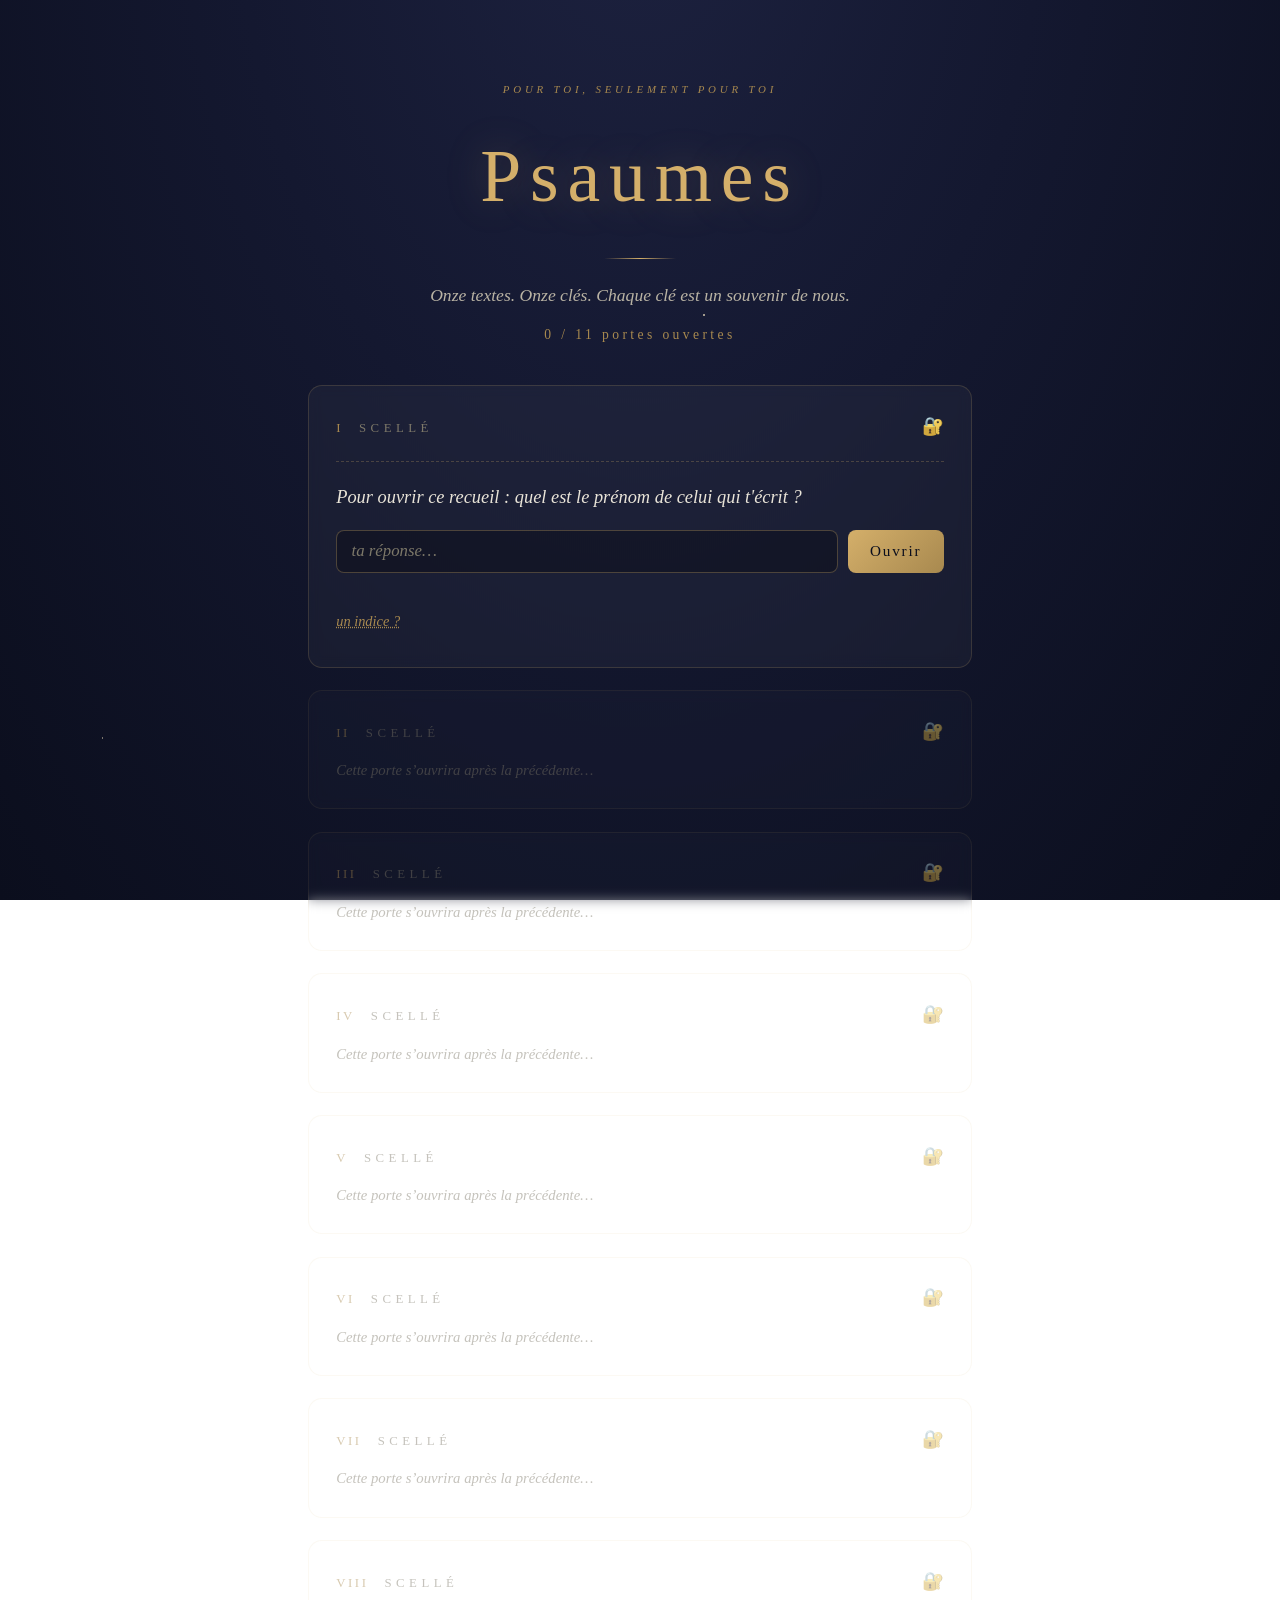
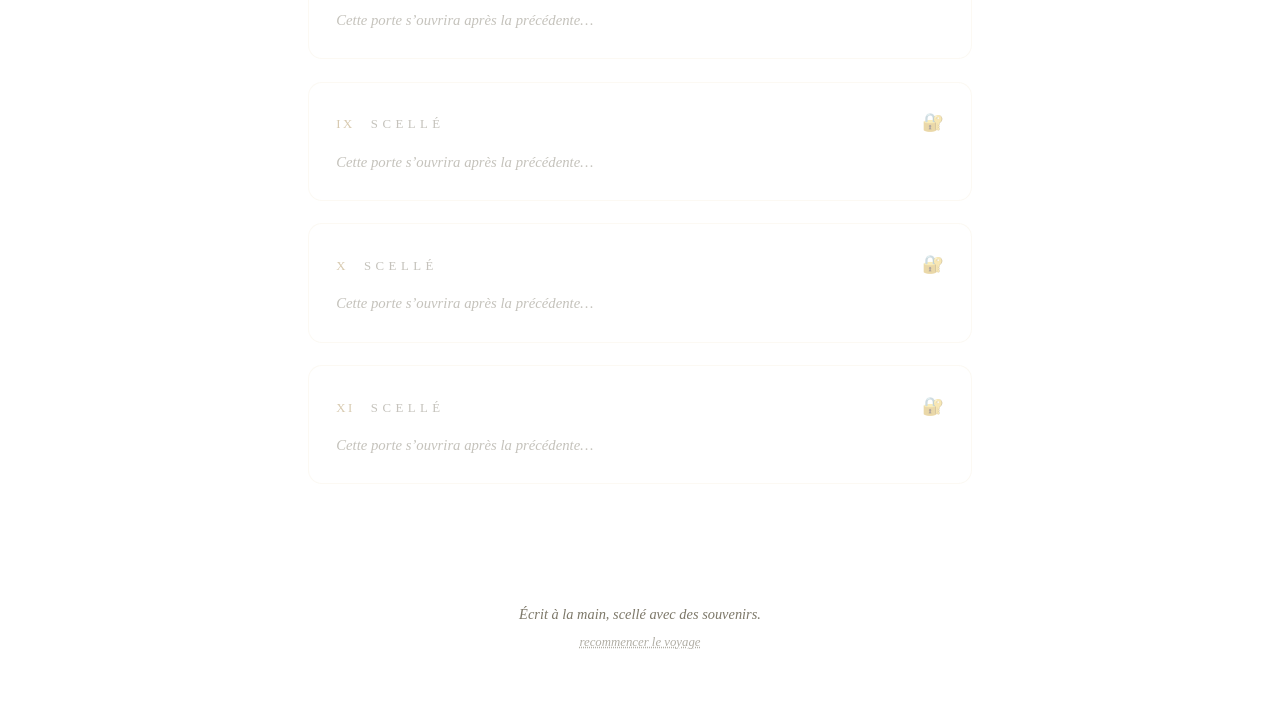
==== docs/index.html @ 0635b300 "Psaumes : recueil d'amour à déverrouiller par devinettes Site statique (docs/) : onze textes chiffré" ====
<!DOCTYPE html>
<html lang="fr">
<head>
  <meta charset="UTF-8">
  <meta name="viewport" content="width=device-width, initial-scale=1.0">
  <meta name="robots" content="noindex, nofollow">
  <title>Psaumes</title>
  <link rel="icon" href="data:image/svg+xml,%3Csvg xmlns='http://www.w3.org/2000/svg' viewBox='0 0 100 100'%3E%3Ctext y='.9em' font-size='90'%3E%F0%9F%94%90%3C/text%3E%3C/svg%3E">
  <link rel="stylesheet" href="assets/style.css">
</head>
<body>
  <div class="stars" aria-hidden="true"></div>

  <header class="hero">
    <p class="hero-eyebrow">pour toi, seulement pour toi</p>
    <h1 id="site-title">Psaumes</h1>
    <p class="hero-dedication" id="site-dedication"></p>
    <p class="hero-progress" id="site-progress"></p>
  </header>

  <main id="chapters" aria-live="polite"></main>

  <footer class="footer">
    <p>Écrit à la main, scellé avec des souvenirs.</p>
    <button id="reset" class="reset-link" type="button" title="Tout verrouiller à nouveau">recommencer le voyage</button>
  </footer>

  <script src="assets/data.js"></script>
  <script src="assets/app.js"></script>
</body>
</html>
---- docs/assets/style.css ----
/* ============================================================
   PSAUMES — feuille de style
   Une nuit étoilée, de l'encre et de l'or.
   ============================================================ */

:root {
  --night-1: #0b0e1d;
  --night-2: #141830;
  --night-3: #1d2240;
  --ink: #e9e4d8;
  --ink-soft: #b9b3a4;
  --ink-faint: #7d7869;
  --gold: #d4af6a;
  --gold-soft: #a8894f;
  --rose: #c98a94;
  --error: #d98181;
  --card: rgba(255, 255, 255, 0.035);
  --card-border: rgba(212, 175, 106, 0.18);
  --serif: "Cormorant Garamond", Georgia, "Times New Roman", serif;
}

* { margin: 0; padding: 0; box-sizing: border-box; }

html { scroll-behavior: smooth; }

body {
  font-family: var(--serif);
  background: radial-gradient(ellipse at 50% -20%, var(--night-3) 0%, var(--night-2) 45%, var(--night-1) 100%) fixed;
  color: var(--ink);
  min-height: 100vh;
  line-height: 1.6;
  overflow-x: hidden;
}

/* ---------- ciel étoilé ---------- */
.stars {
  position: fixed;
  inset: 0;
  pointer-events: none;
  z-index: 0;
  background-image:
    radial-gradient(1px 1px at 12% 22%, rgba(255,255,255,.7) 50%, transparent 50%),
    radial-gradient(1px 1px at 78% 12%, rgba(255,255,255,.5) 50%, transparent 50%),
    radial-gradient(1.5px 1.5px at 55% 35%, rgba(255,240,200,.6) 50%, transparent 50%),
    radial-gradient(1px 1px at 30% 60%, rgba(255,255,255,.4) 50%, transparent 50%),
    radial-gradient(1px 1px at 90% 48%, rgba(255,255,255,.5) 50%, transparent 50%),
    radial-gradient(1.5px 1.5px at 8% 82%, rgba(255,240,200,.45) 50%, transparent 50%),
    radial-gradient(1px 1px at 65% 78%, rgba(255,255,255,.4) 50%, transparent 50%),
    radial-gradient(1px 1px at 42% 92%, rgba(255,255,255,.35) 50%, transparent 50%),
    radial-gradient(1.2px 1.2px at 85% 88%, rgba(255,240,200,.5) 50%, transparent 50%),
    radial-gradient(1px 1px at 22% 40%, rgba(255,255,255,.3) 50%, transparent 50%);
  animation: twinkle 7s ease-in-out infinite alternate;
}

@keyframes twinkle {
  from { opacity: .55; }
  to   { opacity: 1; }
}

/* ---------- en-tête ---------- */
.hero {
  position: relative;
  z-index: 1;
  text-align: center;
  padding: clamp(3.5rem, 9vh, 6.5rem) 1.5rem 2.5rem;
}

.hero-eyebrow {
  font-style: italic;
  letter-spacing: .35em;
  text-transform: uppercase;
  font-size: .68rem;
  color: var(--gold-soft);
  margin-bottom: 1.2rem;
}

.hero h1 {
  font-size: clamp(2.8rem, 8vw, 4.6rem);
  font-weight: 500;
  letter-spacing: .12em;
  color: var(--gold);
  text-shadow: 0 0 40px rgba(212, 175, 106, .25);
}

.hero h1::after {
  content: "";
  display: block;
  width: 72px;
  height: 1px;
  margin: 1.4rem auto 0;
  background: linear-gradient(90deg, transparent, var(--gold), transparent);
}

.hero-dedication {
  margin-top: 1.4rem;
  font-style: italic;
  font-size: 1.1rem;
  color: var(--ink-soft);
  max-width: 34rem;
  margin-inline: auto;
}

.hero-progress {
  margin-top: .9rem;
  font-size: .85rem;
  letter-spacing: .25em;
  color: var(--gold-soft);
}

/* ---------- chapitres ---------- */
main {
  position: relative;
  z-index: 1;
  max-width: 44rem;
  margin: 0 auto;
  padding: 0 1.25rem 4rem;
}

.chapter {
  position: relative;
  background: var(--card);
  border: 1px solid var(--card-border);
  border-radius: 14px;
  margin-bottom: 1.4rem;
  padding: 1.6rem 1.7rem;
  backdrop-filter: blur(6px);
  transition: border-color .4s, box-shadow .4s, opacity .4s;
}

.chapter.is-open {
  border-color: rgba(212, 175, 106, .45);
  box-shadow: 0 0 60px rgba(212, 175, 106, .07);
}

.chapter.is-far {
  opacity: .45;
}

.chapter-head {
  display: flex;
  align-items: baseline;
  gap: 1rem;
}

.chapter-num {
  font-size: .8rem;
  letter-spacing: .2em;
  color: var(--gold-soft);
  white-space: nowrap;
}

.chapter-title {
  font-size: 1.35rem;
  font-weight: 500;
  color: var(--ink);
  font-style: italic;
}

.chapter-title.is-sealed {
  color: var(--ink-faint);
  font-style: normal;
  letter-spacing: .35em;
  font-size: .8rem;
  text-transform: uppercase;
}

.seal {
  margin-left: auto;
  font-size: 1.1rem;
  filter: grayscale(.3);
}

/* ---------- devinette ---------- */
.riddle {
  margin-top: 1.3rem;
  padding-top: 1.3rem;
  border-top: 1px dashed rgba(212, 175, 106, .25);
}

.riddle-q {
  font-size: 1.15rem;
  font-style: italic;
  color: var(--ink);
  margin-bottom: 1.1rem;
}

.riddle-form {
  display: flex;
  gap: .6rem;
  flex-wrap: wrap;
}

.riddle-input {
  flex: 1 1 14rem;
  font-family: var(--serif);
  font-size: 1.05rem;
  padding: .65rem .9rem;
  color: var(--ink);
  background: rgba(0, 0, 0, .25);
  border: 1px solid rgba(212, 175, 106, .3);
  border-radius: 8px;
  outline: none;
  transition: border-color .3s;
}

.riddle-input:focus { border-color: var(--gold); }
.riddle-input::placeholder { color: var(--ink-faint); font-style: italic; }

.riddle-submit {
  font-family: var(--serif);
  font-size: .95rem;
  letter-spacing: .12em;
  padding: .65rem 1.4rem;
  color: var(--night-1);
  background: linear-gradient(135deg, var(--gold), var(--gold-soft));
  border: none;
  border-radius: 8px;
  cursor: pointer;
  transition: transform .15s, box-shadow .3s;
}

.riddle-submit:hover { box-shadow: 0 0 24px rgba(212, 175, 106, .35); transform: translateY(-1px); }
.riddle-submit:disabled { opacity: .5; cursor: wait; transform: none; }

.riddle-feedback {
  min-height: 1.4rem;
  margin-top: .7rem;
  font-size: .95rem;
  font-style: italic;
  color: var(--error);
  transition: opacity .3s;
}

.riddle-hint-btn {
  margin-top: .4rem;
  background: none;
  border: none;
  font-family: var(--serif);
  font-style: italic;
  font-size: .9rem;
  color: var(--gold-soft);
  cursor: pointer;
  text-decoration: underline dotted;
  padding: 0;
}

.riddle-hint {
  margin-top: .5rem;
  font-size: .95rem;
  font-style: italic;
  color: var(--rose);
}

.shake { animation: shake .45s; }

@keyframes shake {
  0%, 100% { transform: translateX(0); }
  20% { transform: translateX(-7px); }
  40% { transform: translateX(7px); }
  60% { transform: translateX(-4px); }
  80% { transform: translateX(4px); }
}

/* ---------- poème ---------- */
.poem {
  margin-top: 1.4rem;
  padding-top: 1.4rem;
  border-top: 1px solid rgba(212, 175, 106, .25);
  white-space: pre-wrap;
  font-size: 1.16rem;
  line-height: 1.85;
  color: var(--ink);
  animation: reveal 1.4s ease both;
}

@keyframes reveal {
  from { opacity: 0; transform: translateY(14px); filter: blur(4px); }
  to   { opacity: 1; transform: none; filter: none; }
}

.poem-toggle {
  margin-top: 1rem;
  background: none;
  border: 1px solid rgba(212, 175, 106, .3);
  border-radius: 8px;
  font-family: var(--serif);
  font-style: italic;
  font-size: .95rem;
  color: var(--gold);
  cursor: pointer;
  padding: .45rem 1.1rem;
  transition: border-color .3s;
}

.poem-toggle:hover { border-color: var(--gold); }

.locked-note {
  margin-top: .9rem;
  font-style: italic;
  font-size: .92rem;
  color: var(--ink-faint);
}

/* ---------- fin du voyage ---------- */
.finale {
  text-align: center;
  padding: 2.5rem 1.5rem 1rem;
  animation: reveal 1.6s ease both;
}

.finale p {
  font-style: italic;
  font-size: 1.25rem;
  color: var(--gold);
}

/* ---------- pied de page ---------- */
.footer {
  position: relative;
  z-index: 1;
  text-align: center;
  padding: 2rem 1rem 3rem;
  color: var(--ink-faint);
  font-style: italic;
  font-size: .9rem;
}

.reset-link {
  margin-top: .6rem;
  background: none;
  border: none;
  color: var(--ink-faint);
  font-family: var(--serif);
  font-style: italic;
  font-size: .8rem;
  cursor: pointer;
  text-decoration: underline dotted;
  opacity: .6;
}

.reset-link:hover { opacity: 1; }

@media (max-width: 480px) {
  .chapter { padding: 1.2rem 1.1rem; }
  .chapter-head { flex-wrap: wrap; gap: .4rem .8rem; }
  .poem { font-size: 1.08rem; }
}

@media (prefers-reduced-motion: reduce) {
  .stars { animation: none; }
  .poem, .finale { animation: none; }
  html { scroll-behavior: auto; }
}
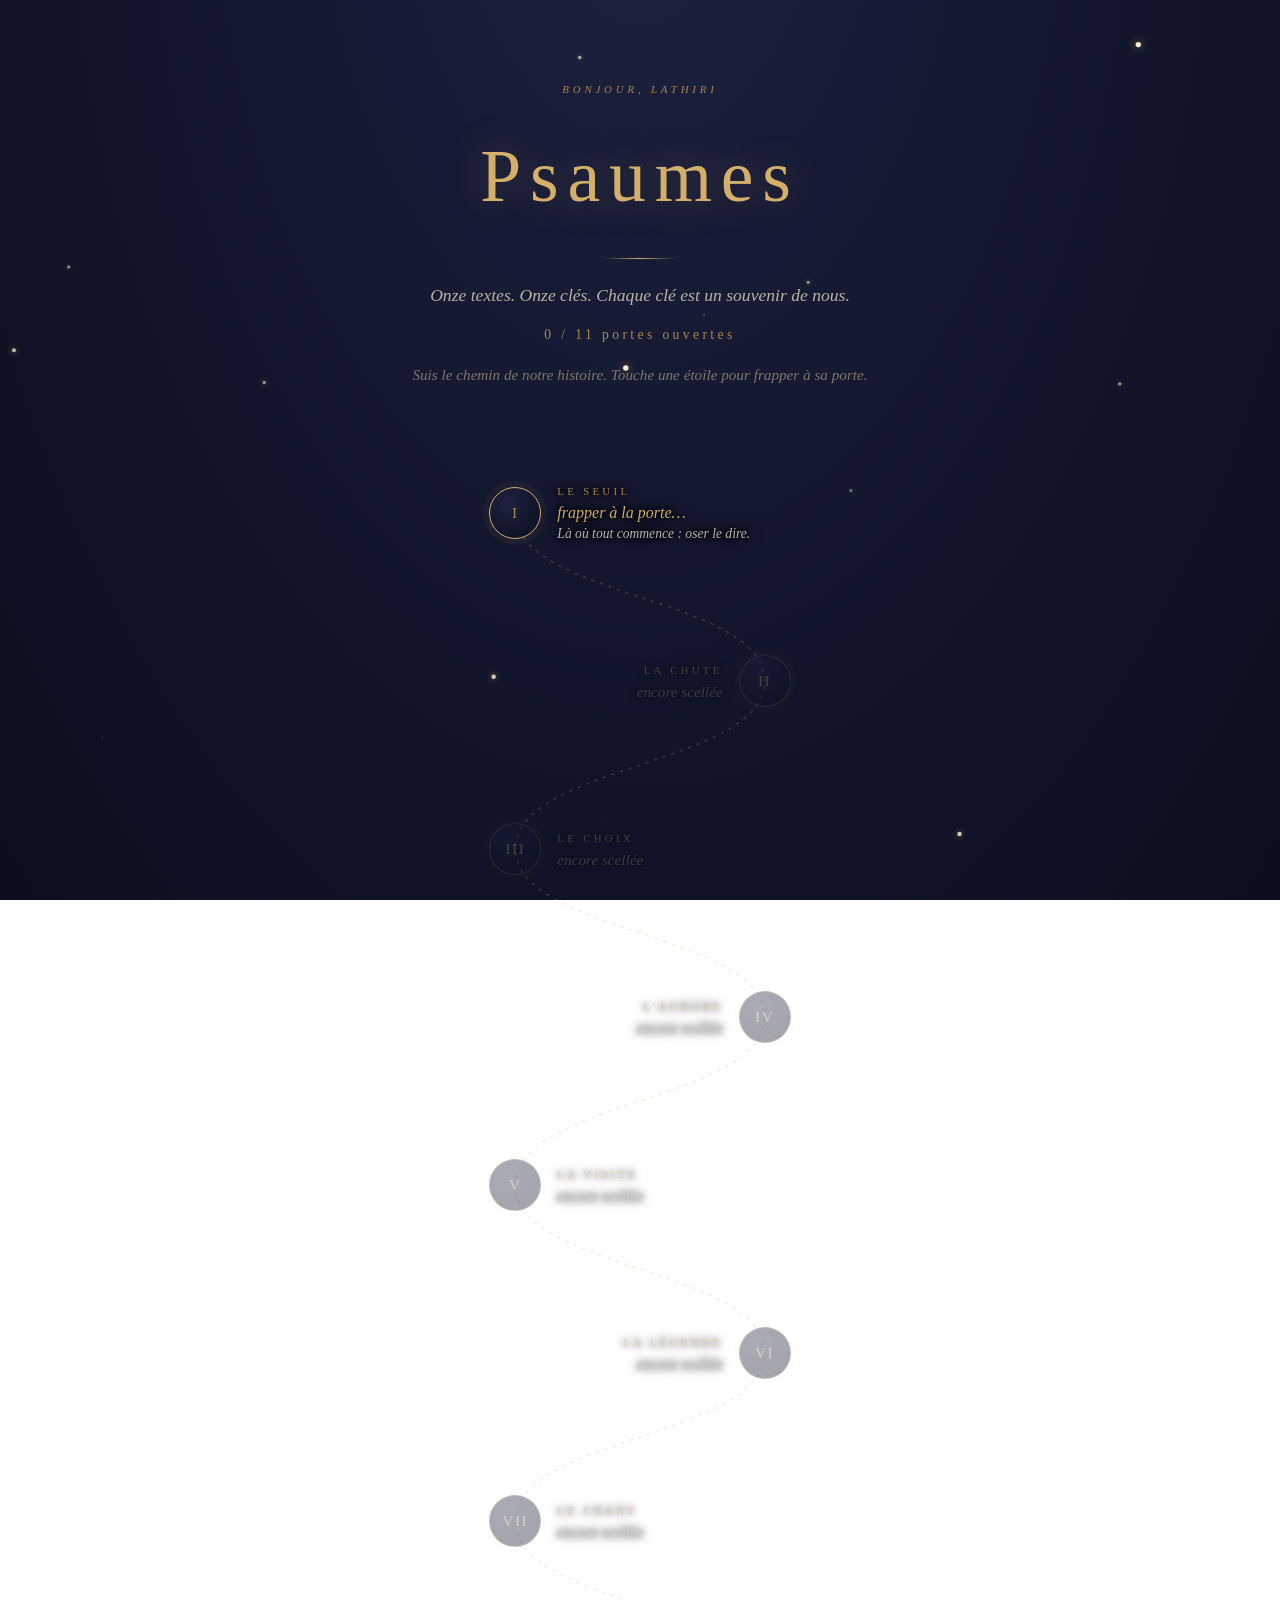
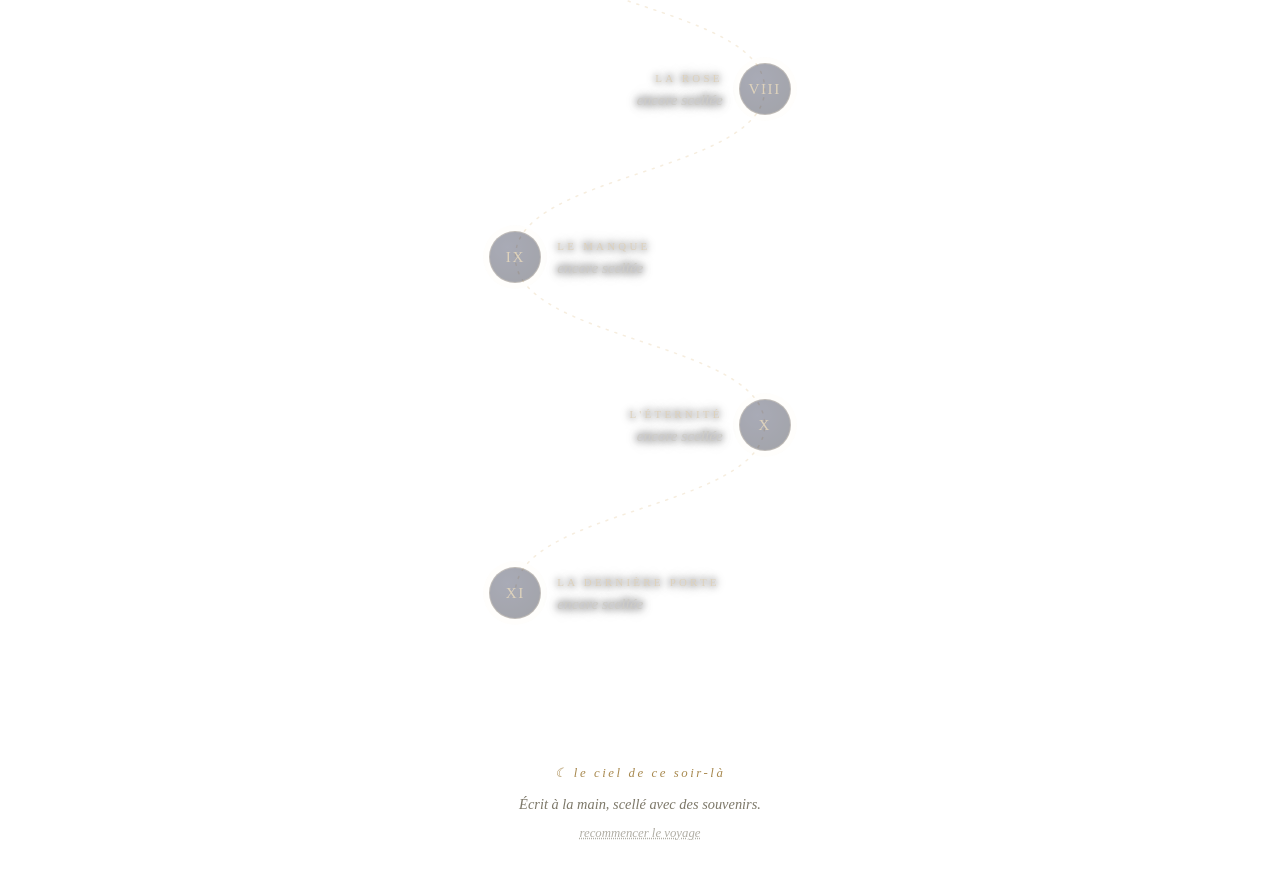
==== commit 72901231: "Release 1 : cérémonie, constellation, verrous temporels, Lathiri, PWA, vrai ciel - Cérémonie de déve" ====
--- a/docs/index.html
+++ b/docs/index.html
@@ -5,7 +5,10 @@
   <meta name="viewport" content="width=device-width, initial-scale=1.0">
   <meta name="robots" content="noindex, nofollow">
   <title>Psaumes</title>
-  <link rel="icon" href="data:image/svg+xml,%3Csvg xmlns='http://www.w3.org/2000/svg' viewBox='0 0 100 100'%3E%3Ctext y='.9em' font-size='90'%3E%F0%9F%94%90%3C/text%3E%3C/svg%3E">
+  <meta name="theme-color" content="#0b0e1d">
+  <link rel="icon" href="assets/icon.svg" type="image/svg+xml">
+  <link rel="apple-touch-icon" href="assets/apple-touch-icon.png">
+  <link rel="manifest" href="manifest.webmanifest">
   <link rel="stylesheet" href="assets/style.css">
 </head>
 <body>
@@ -16,9 +19,12 @@
     <h1 id="site-title">Psaumes</h1>
     <p class="hero-dedication" id="site-dedication"></p>
     <p class="hero-progress" id="site-progress"></p>
+    <p class="hero-help">Suis le chemin de notre histoire. Touche une étoile pour frapper à sa porte.</p>
   </header>
 
-  <main id="chapters" aria-live="polite"></main>
+  <main class="map-wrap">
+    <div id="map" aria-label="Carte du voyage"></div>
+  </main>
 
   <footer class="footer">
     <p>Écrit à la main, scellé avec des souvenirs.</p>
--- a/docs/assets/style.css
+++ b/docs/assets/style.css
@@ -314,6 +314,443 @@
   color: var(--gold);
 }
 
+/* ---------- la carte du voyage ---------- */
+.hero-help {
+  margin-top: 1.1rem;
+  font-style: italic;
+  font-size: .95rem;
+  color: var(--ink-faint);
+}
+
+.map-wrap {
+  position: relative;
+  z-index: 1;
+  max-width: 40rem;
+  margin: 0 auto;
+  padding: 1rem 1rem 3rem;
+}
+
+#map {
+  position: relative;
+}
+
+.map-svg {
+  position: absolute;
+  inset: 0;
+  width: 100%;
+  height: 100%;
+  overflow: visible;
+}
+
+.map-path-faint {
+  fill: none;
+  stroke: rgba(212, 175, 106, .22);
+  stroke-width: 1.5;
+  stroke-dasharray: 2 7;
+  stroke-linecap: round;
+}
+
+.map-path-lit {
+  fill: none;
+  stroke: var(--gold);
+  stroke-width: 1.5;
+  stroke-linecap: round;
+  filter: drop-shadow(0 0 6px rgba(212, 175, 106, .55));
+}
+
+/* le nœud est un ancrage de la taille du cercle, posé exactement sur le chemin ;
+   l'étiquette flotte à côté sans le décaler */
+.map-node {
+  position: absolute;
+  width: 52px;
+  height: 52px;
+  transform: translate(-50%, -50%);
+  text-decoration: none;
+  color: inherit;
+}
+
+.map-node .map-label {
+  position: absolute;
+  top: 50%;
+  transform: translateY(-50%);
+}
+
+.map-node.on-left .map-label { left: calc(100% + 1rem); }
+.map-node.on-right .map-label { right: calc(100% + 1rem); text-align: right; align-items: flex-end; }
+
+.map-marker {
+  display: flex;
+  width: 100%;
+  height: 100%;
+  border-radius: 50%;
+  display: flex;
+  align-items: center;
+  justify-content: center;
+  background: radial-gradient(circle at 35% 30%, var(--night-3), var(--night-1));
+  border: 1px solid rgba(212, 175, 106, .35);
+  box-shadow: 0 0 0 6px rgba(212, 175, 106, .05);
+  transition: box-shadow .4s, border-color .4s;
+}
+
+.map-marker-num {
+  font-size: .95rem;
+  letter-spacing: .1em;
+  color: var(--gold-soft);
+}
+
+.map-node.is-open .map-marker {
+  border-color: var(--gold);
+  box-shadow: 0 0 22px rgba(212, 175, 106, .45), 0 0 0 6px rgba(212, 175, 106, .08);
+}
+
+.map-node.is-open .map-marker-num { color: var(--gold); }
+
+.map-node.is-current .map-marker {
+  border-color: var(--gold);
+  animation: knock 2.4s ease-in-out infinite;
+}
+
+@keyframes knock {
+  0%, 100% { box-shadow: 0 0 8px rgba(212, 175, 106, .25), 0 0 0 4px rgba(212, 175, 106, .06); }
+  50%      { box-shadow: 0 0 26px rgba(212, 175, 106, .6), 0 0 0 10px rgba(212, 175, 106, .1); }
+}
+
+.map-node.is-far { opacity: .38; }
+
+a.map-node:hover .map-marker {
+  box-shadow: 0 0 30px rgba(212, 175, 106, .65), 0 0 0 10px rgba(212, 175, 106, .12);
+}
+
+.map-label {
+  display: flex;
+  flex-direction: column;
+  gap: .12rem;
+  width: max-content;
+  max-width: min(15rem, 38vw);
+}
+
+/* halo sombre derrière les textes pour rester lisible quand le chemin passe dessous */
+.map-label > span {
+  text-shadow:
+    0 0 6px var(--night-1), 0 0 6px var(--night-1),
+    0 0 12px var(--night-1), 0 0 12px var(--night-1),
+    0 0 20px var(--night-1);
+}
+
+.map-stage {
+  font-size: .68rem;
+  letter-spacing: .3em;
+  text-transform: uppercase;
+  color: var(--gold-soft);
+}
+
+.map-title {
+  font-size: 1.15rem;
+  font-style: italic;
+  color: var(--ink);
+  line-height: 1.25;
+}
+
+.map-title.is-cta {
+  color: var(--gold);
+  font-size: 1rem;
+}
+
+.map-title.is-sealed-note {
+  color: var(--ink-faint);
+  font-size: .95rem;
+}
+
+.map-note {
+  font-size: .85rem;
+  font-style: italic;
+  color: var(--ink-soft);
+  line-height: 1.35;
+}
+
+/* ---------- page d'un poème ---------- */
+.poem-hero { padding-top: 2.2rem; padding-bottom: 1.6rem; }
+
+.poem-topnav {
+  max-width: 44rem;
+  margin: 0 auto 2rem;
+  text-align: left;
+}
+
+.poem-page-title {
+  font-size: clamp(2rem, 6vw, 3.2rem) !important;
+}
+
+.poem-page-title.is-sealed-title {
+  color: var(--ink-faint);
+  text-shadow: none;
+  letter-spacing: .2em;
+}
+
+.poem-page {
+  position: relative;
+  z-index: 1;
+  max-width: 42rem;
+  margin: 0 auto;
+  padding: 0 1.25rem 2rem;
+}
+
+.poem-page .poem {
+  border-top: none;
+  margin-top: 0;
+  padding-top: 0;
+}
+
+.poem-bottomnav {
+  position: relative;
+  z-index: 1;
+  max-width: 42rem;
+  margin: 0 auto;
+  padding: 1rem 1.25rem 0;
+  display: flex;
+  justify-content: space-between;
+  align-items: center;
+  gap: 1rem;
+  border-top: 1px dashed rgba(212, 175, 106, .25);
+}
+
+.nav-link {
+  font-style: italic;
+  font-size: .98rem;
+  color: var(--gold-soft);
+  text-decoration: none;
+  transition: color .3s;
+}
+
+.nav-link:hover { color: var(--gold); }
+.nav-link.is-center { letter-spacing: .2em; }
+
+.is-center { text-align: center; }
+
+/* ---------- le vrai ciel (canvas) ---------- */
+.sky-canvas {
+  position: fixed;
+  inset: 0;
+  width: 100vw;
+  height: 100vh;
+  pointer-events: none;
+  z-index: 0;
+  animation: twinkle 9s ease-in-out infinite alternate;
+}
+
+.stars.is-dimmed { opacity: .35; }
+
+.sky-caption {
+  font-size: .8rem;
+  letter-spacing: .2em;
+  color: var(--gold-soft);
+  margin-bottom: .6rem;
+}
+
+/* ---------- voile du compte à rebours ---------- */
+.veil {
+  text-align: center;
+  padding: 3.5rem 1.5rem 4rem;
+  animation: reveal 1.4s ease both;
+}
+
+.veil-word {
+  font-style: italic;
+  font-size: 1.5rem;
+  color: var(--ink);
+}
+
+.veil-count {
+  margin-top: 1.2rem;
+  font-size: clamp(1.6rem, 6vw, 2.6rem);
+  letter-spacing: .12em;
+  color: var(--gold);
+  text-shadow: 0 0 30px rgba(212, 175, 106, .3);
+  font-variant-numeric: tabular-nums;
+}
+
+.veil-note {
+  margin-top: 1.4rem;
+  font-style: italic;
+  font-size: 1rem;
+  color: var(--ink-faint);
+}
+
+.door-wait { text-align: center; }
+.door-wait .veil-count { margin-top: .8rem; font-size: clamp(1.3rem, 5vw, 2rem); }
+.door-wait .locked-note { margin-top: 1.1rem; }
+
+/* ---------- cérémonie de déverrouillage ---------- */
+.ceremony {
+  position: relative;
+  height: 220px;
+  display: flex;
+  align-items: center;
+  justify-content: center;
+}
+
+.ceremony-seal {
+  font-size: 3.4rem;
+  filter: drop-shadow(0 0 18px rgba(212, 175, 106, .45));
+  animation: seal-tremble .9s ease-in-out;
+}
+
+@keyframes seal-tremble {
+  0%, 100% { transform: rotate(0); }
+  15% { transform: rotate(-7deg) scale(1.02); }
+  30% { transform: rotate(6deg) scale(1.04); }
+  45% { transform: rotate(-5deg) scale(1.07); }
+  60% { transform: rotate(4deg) scale(1.1); }
+  75% { transform: rotate(-3deg) scale(1.14); }
+  90% { transform: rotate(2deg) scale(1.18); }
+}
+
+.ceremony-seal.is-free {
+  animation: seal-fly 1.3s ease-out forwards;
+}
+
+@keyframes seal-fly {
+  0%   { transform: scale(1.2); opacity: 1; }
+  60%  { transform: translateY(-46px) scale(1.05); opacity: .95; }
+  100% { transform: translateY(-90px) scale(.8); opacity: 0; }
+}
+
+.ceremony-spark {
+  position: absolute;
+  left: 50%;
+  top: 50%;
+  width: 5px;
+  height: 5px;
+  border-radius: 50%;
+  background: var(--gold);
+  box-shadow: 0 0 8px rgba(212, 175, 106, .9);
+  opacity: 0;
+}
+
+.is-burst .ceremony-spark {
+  animation: spark-fly 1.1s ease-out forwards;
+}
+
+@keyframes spark-fly {
+  0%   { opacity: 1; transform: rotate(var(--angle)) translateX(0) scale(1); }
+  100% { opacity: 0; transform: rotate(var(--angle)) translateX(var(--dist)) scale(.2); }
+}
+
+/* ---------- poème vers par vers ---------- */
+.poem.is-lines { white-space: normal; }
+
+.poem-line {
+  opacity: 0;
+  animation: line-in 1.1s ease forwards;
+  min-height: 1em;
+}
+
+.poem-line.is-blank { min-height: 1.4em; }
+
+@keyframes line-in {
+  from { opacity: 0; transform: translateY(10px); filter: blur(3px); }
+  to   { opacity: 1; transform: none; filter: none; }
+}
+
+.poem.is-instant .poem-line {
+  animation: none;
+  opacity: 1;
+  transform: none;
+  filter: none;
+}
+
+.poem-skip {
+  display: block;
+  margin: 1.6rem auto 0;
+  background: none;
+  border: 1px solid rgba(212, 175, 106, .3);
+  border-radius: 8px;
+  font-family: var(--serif);
+  font-style: italic;
+  font-size: .92rem;
+  color: var(--gold-soft);
+  cursor: pointer;
+  padding: .4rem 1rem;
+  transition: border-color .3s, color .3s;
+}
+
+.poem-skip:hover { border-color: var(--gold); color: var(--gold); }
+
+/* ---------- texture papier & lettrine ---------- */
+.poem-page .poem {
+  padding: 1.9rem 1.7rem;
+  border: 1px solid rgba(212, 175, 106, .14);
+  border-radius: 14px;
+  background-color: rgba(255, 255, 255, .022);
+  background-image: url("data:image/svg+xml,%3Csvg xmlns='http://www.w3.org/2000/svg' width='140' height='140'%3E%3Cfilter id='n'%3E%3CfeTurbulence type='fractalNoise' baseFrequency='0.85' numOctaves='2'/%3E%3CfeColorMatrix values='0 0 0 0 1 0 0 0 0 0.95 0 0 0 0 0.8 0 0 0 0.035 0'/%3E%3C/filter%3E%3Crect width='100%25' height='100%25' filter='url(%23n)'/%3E%3C/svg%3E");
+}
+
+.poem-page .poem::first-letter,
+.poem-page .poem-line:not(.is-blank):first-child::first-letter {
+  color: var(--gold);
+  font-size: 1.9em;
+  line-height: 1;
+  font-style: italic;
+}
+
+/* ---------- constellation finale ---------- */
+.constellation {
+  position: relative;
+  z-index: 1;
+  text-align: center;
+  padding: 2.5rem 1rem 1rem;
+  animation: reveal 1.6s ease both;
+}
+
+.constellation svg {
+  width: min(320px, 78vw);
+  height: auto;
+  overflow: visible;
+}
+
+.const-path {
+  fill: none;
+  stroke: rgba(212, 175, 106, .75);
+  stroke-width: 1.2;
+  stroke-linejoin: round;
+  filter: drop-shadow(0 0 6px rgba(212, 175, 106, .5));
+  stroke-dasharray: 900;
+  stroke-dashoffset: 900;
+  animation: const-draw 5.5s ease-out .6s forwards;
+}
+
+@keyframes const-draw {
+  to { stroke-dashoffset: 0; }
+}
+
+.const-star {
+  fill: #f5ecd2;
+  filter: drop-shadow(0 0 5px rgba(245, 236, 210, .9));
+  animation: const-twinkle 2.6s ease-in-out infinite alternate;
+}
+
+@keyframes const-twinkle {
+  from { opacity: .55; }
+  to   { opacity: 1; }
+}
+
+.const-name {
+  margin-top: 1rem;
+  font-size: clamp(1.9rem, 6vw, 2.8rem);
+  font-style: italic;
+  letter-spacing: .14em;
+  color: var(--gold);
+  text-shadow: 0 0 34px rgba(212, 175, 106, .4);
+  animation: reveal 2s ease 4.5s both;
+}
+
+.const-note {
+  margin-top: .5rem;
+  font-style: italic;
+  color: var(--ink-soft);
+  animation: reveal 2s ease 5.4s both;
+}
+
 /* ---------- pied de page ---------- */
 .footer {
   position: relative;
@@ -344,10 +781,23 @@
   .chapter { padding: 1.2rem 1.1rem; }
   .chapter-head { flex-wrap: wrap; gap: .4rem .8rem; }
   .poem { font-size: 1.08rem; }
+
+  .map-node { width: 42px; height: 42px; }
+  .map-node.on-left .map-label { left: calc(100% + .65rem); }
+  .map-node.on-right .map-label { right: calc(100% + .65rem); }
+  .map-marker-num { font-size: .82rem; }
+  .map-label { max-width: 46vw; }
+  .map-stage { letter-spacing: .16em; font-size: .64rem; }
+  .map-title { font-size: 1rem; }
+  .map-title.is-cta { font-size: .92rem; }
+  .map-note { font-size: .8rem; }
 }
 
 @media (prefers-reduced-motion: reduce) {
-  .stars { animation: none; }
-  .poem, .finale { animation: none; }
+  .stars, .sky-canvas { animation: none; }
+  .poem, .finale, .veil, .constellation { animation: none; }
+  .poem-line { animation-duration: .01s; }
+  .const-path { animation-duration: .01s; animation-delay: 0s; }
+  .const-name, .const-note { animation-duration: .01s; animation-delay: 0s; }
   html { scroll-behavior: auto; }
 }
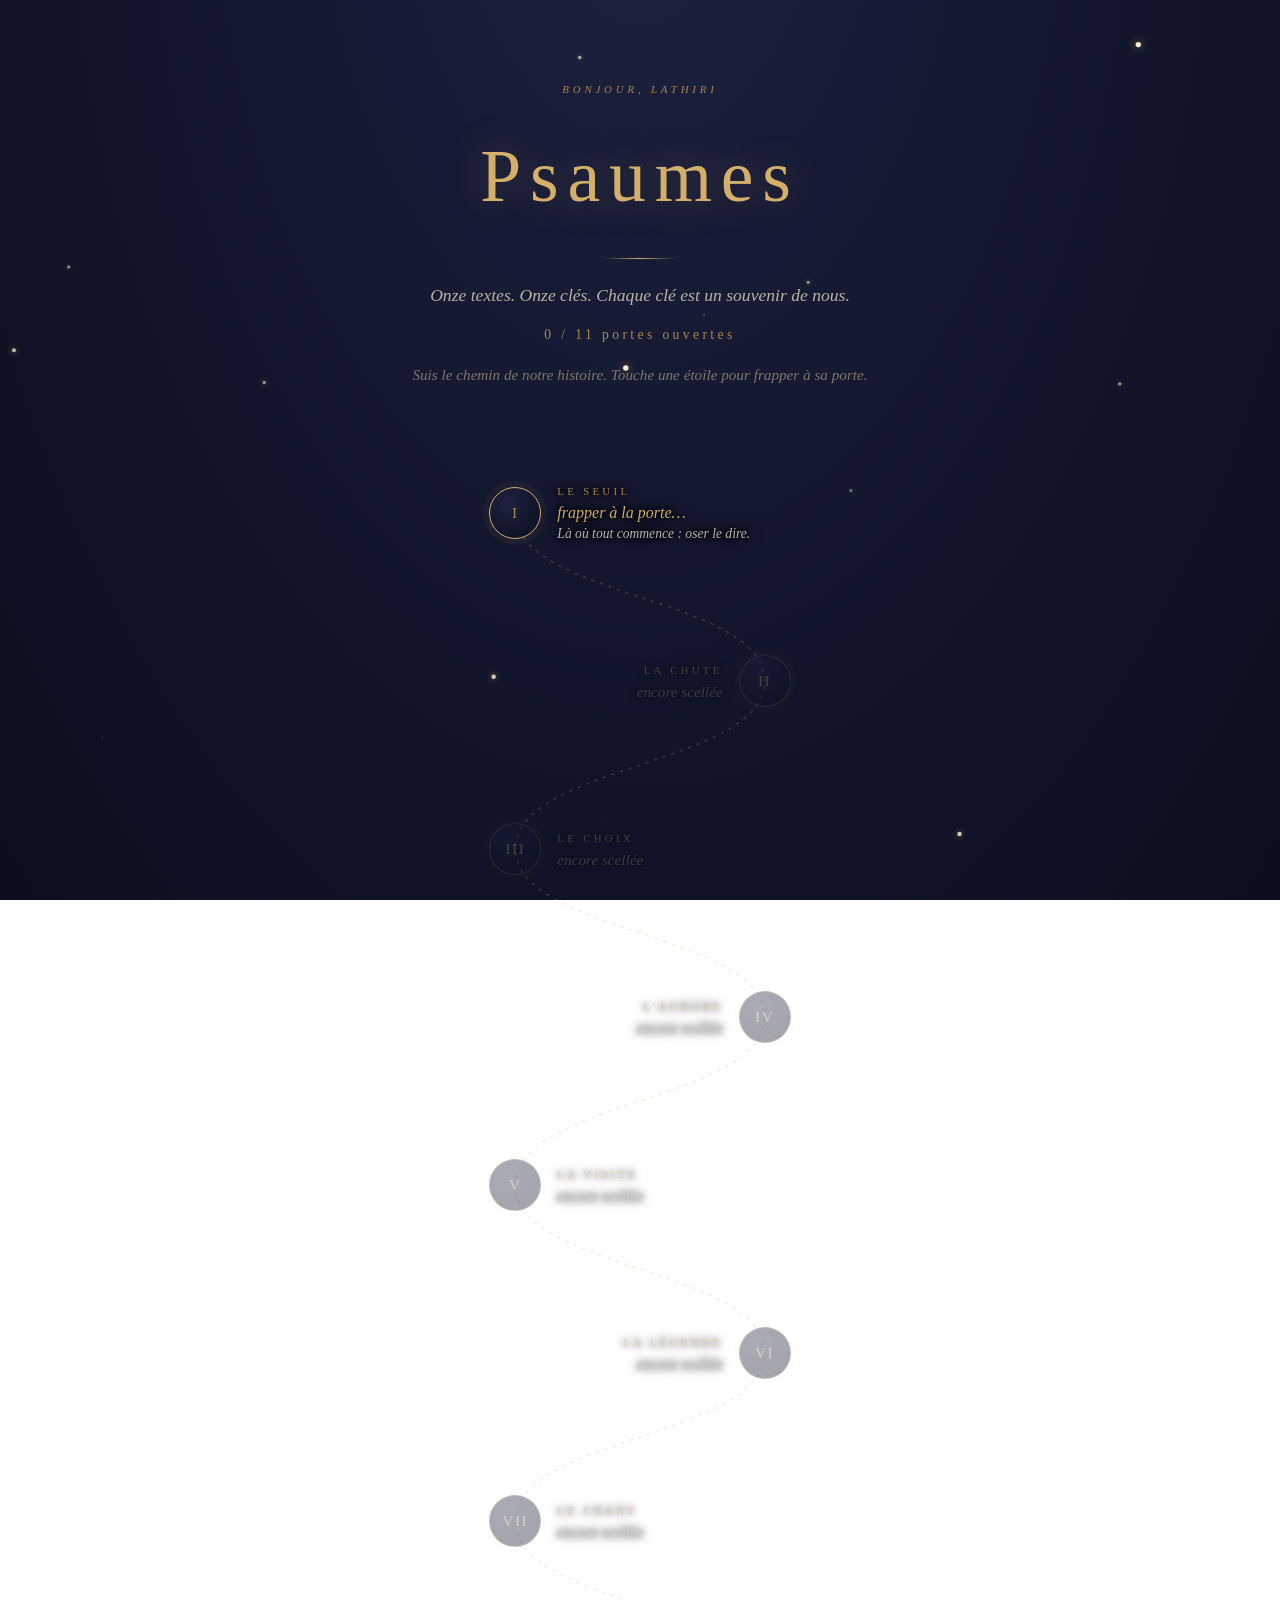
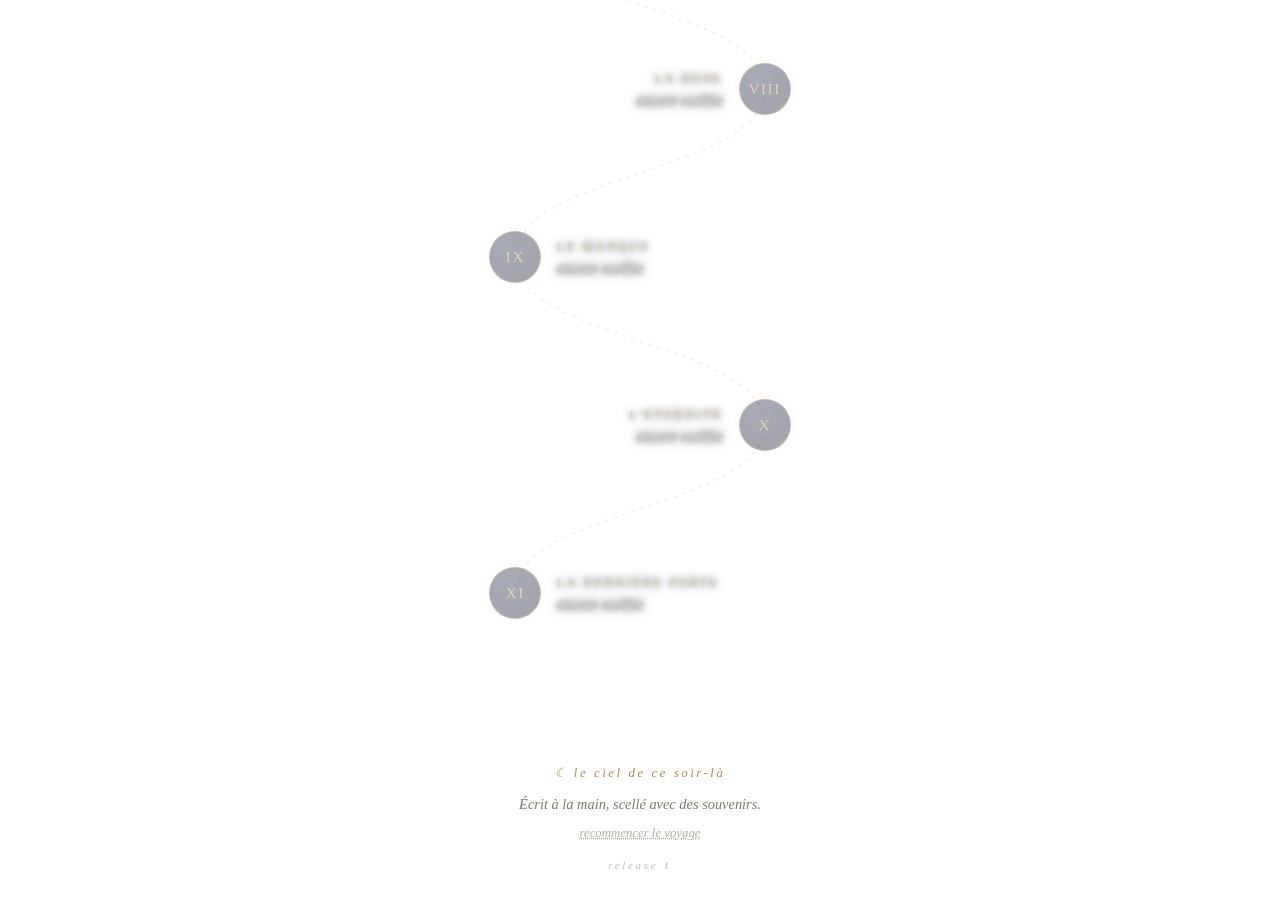
==== commit be5e95c7: "Marqueur de version en pied de page + anti-cache sur les assets « release 1 » s'affiche discrètement" ====
--- a/docs/index.html
+++ b/docs/index.html
@@ -9,7 +9,7 @@
   <link rel="icon" href="assets/icon.svg" type="image/svg+xml">
   <link rel="apple-touch-icon" href="assets/apple-touch-icon.png">
   <link rel="manifest" href="manifest.webmanifest">
-  <link rel="stylesheet" href="assets/style.css">
+  <link rel="stylesheet" href="assets/style.css?v=r1">
 </head>
 <body>
   <div class="stars" aria-hidden="true"></div>
@@ -29,9 +29,10 @@
   <footer class="footer">
     <p>Écrit à la main, scellé avec des souvenirs.</p>
     <button id="reset" class="reset-link" type="button" title="Tout verrouiller à nouveau">recommencer le voyage</button>
+    <p class="version">release 1</p>
   </footer>
 
-  <script src="assets/data.js"></script>
-  <script src="assets/app.js"></script>
+  <script src="assets/data.js?v=r1"></script>
+  <script src="assets/app.js?v=r1"></script>
 </body>
 </html>
--- a/docs/assets/style.css
+++ b/docs/assets/style.css
@@ -777,6 +777,14 @@
 
 .reset-link:hover { opacity: 1; }
 
+.version {
+  margin-top: .8rem;
+  font-size: .68rem;
+  letter-spacing: .25em;
+  color: var(--ink-faint);
+  opacity: .5;
+}
+
 @media (max-width: 480px) {
   .chapter { padding: 1.2rem 1.1rem; }
   .chapter-head { flex-wrap: wrap; gap: .4rem .8rem; }
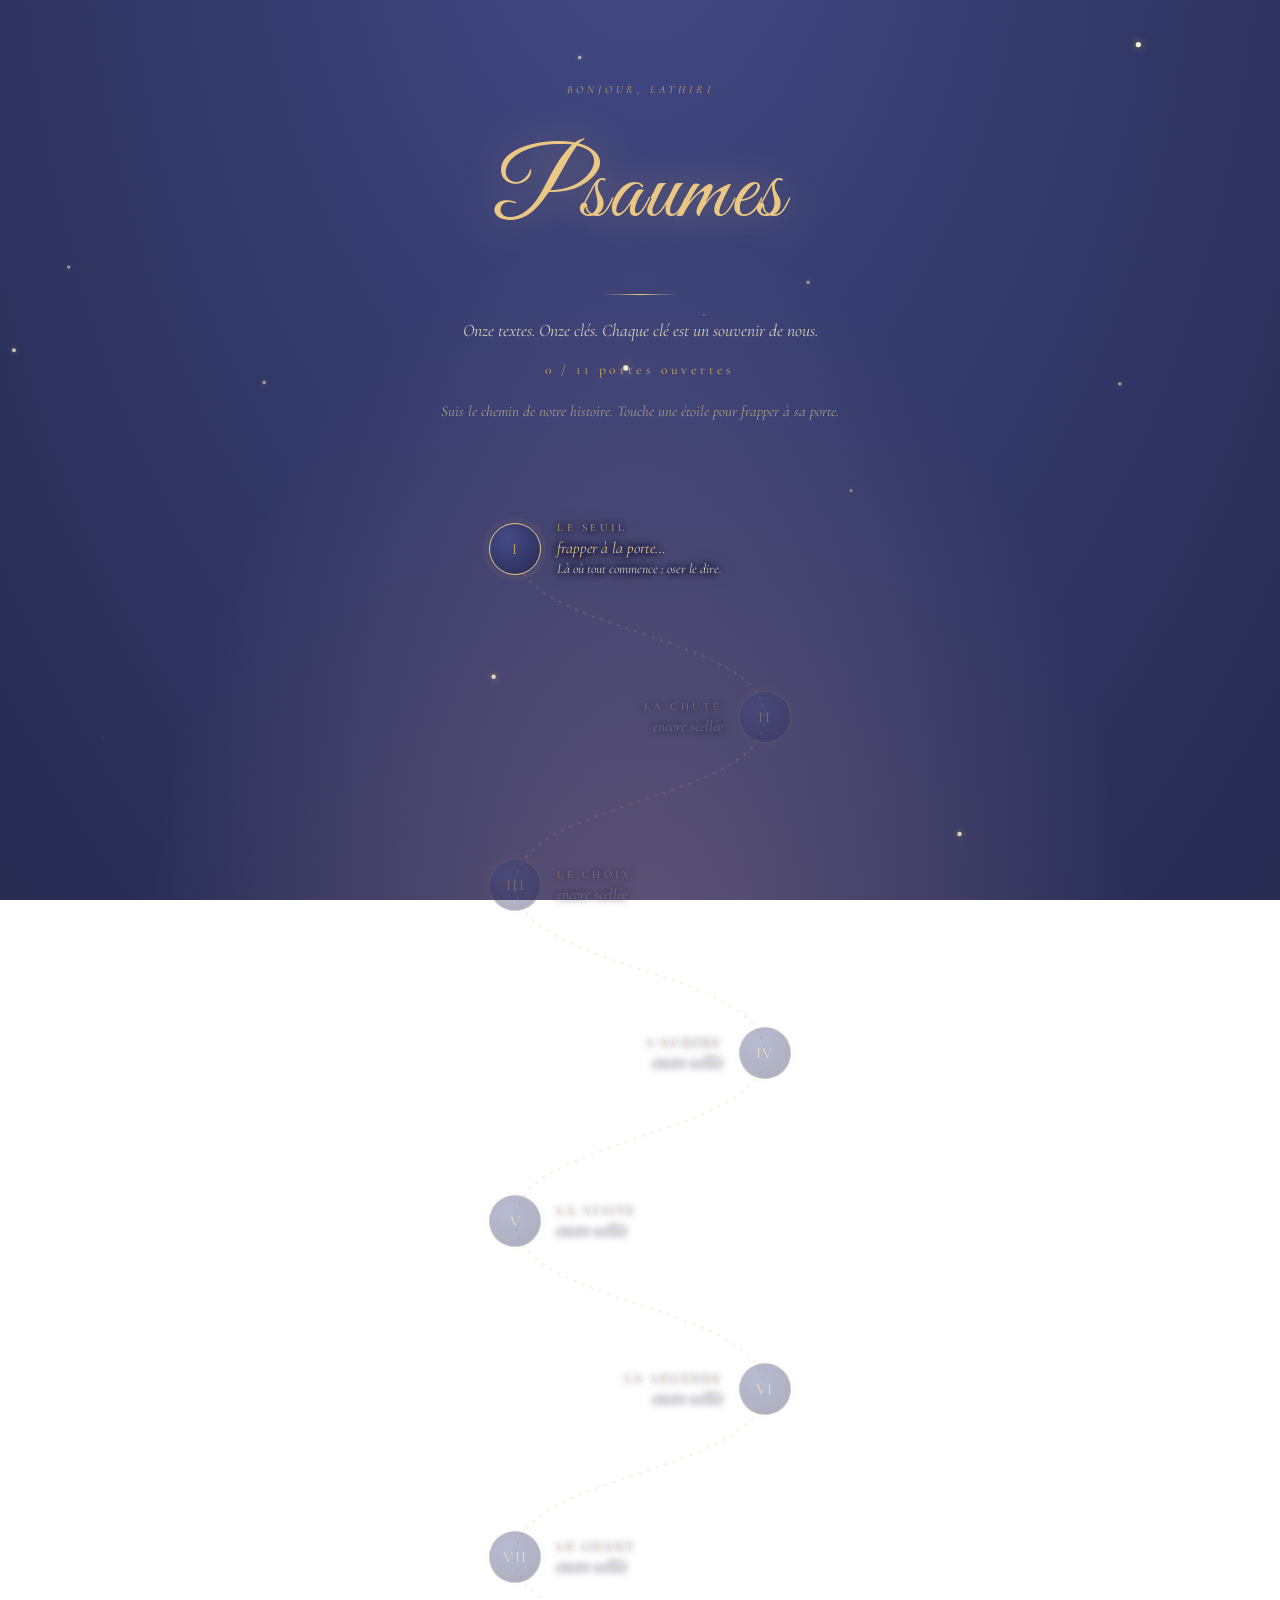
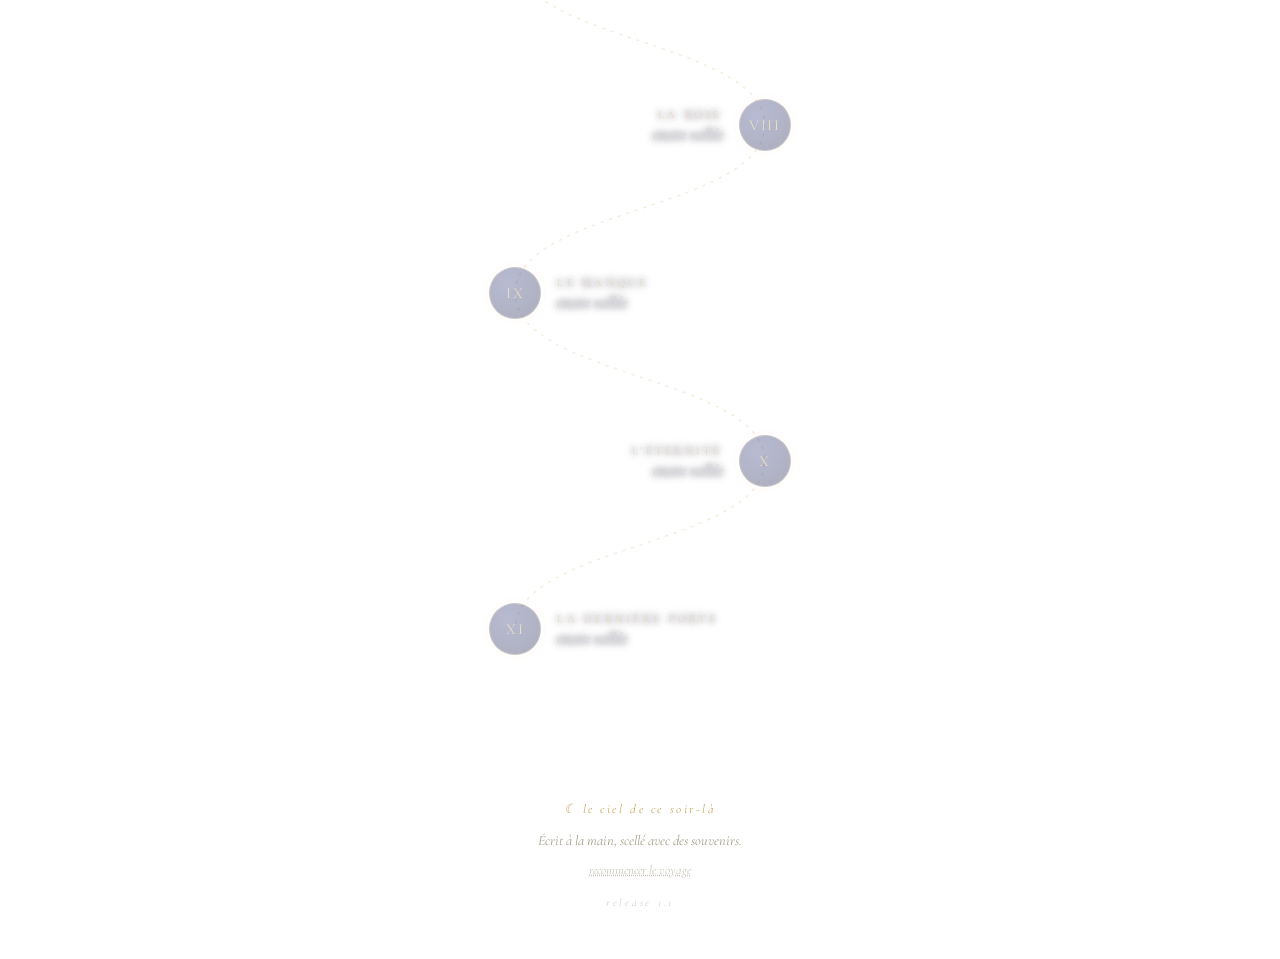
==== commit 4e4b4601: "Release 1.1 : design plus lumineux et typographie soignée - Palette « heure bleue » : indigo-violet " ====
--- a/docs/index.html
+++ b/docs/index.html
@@ -5,11 +5,14 @@
   <meta name="viewport" content="width=device-width, initial-scale=1.0">
   <meta name="robots" content="noindex, nofollow">
   <title>Psaumes</title>
-  <meta name="theme-color" content="#0b0e1d">
+  <meta name="theme-color" content="#272b52">
   <link rel="icon" href="assets/icon.svg" type="image/svg+xml">
   <link rel="apple-touch-icon" href="assets/apple-touch-icon.png">
   <link rel="manifest" href="manifest.webmanifest">
-  <link rel="stylesheet" href="assets/style.css?v=r1">
+  <link rel="preconnect" href="https://fonts.googleapis.com">
+  <link rel="preconnect" href="https://fonts.gstatic.com" crossorigin>
+  <link href="https://fonts.googleapis.com/css2?family=Cormorant+Garamond:ital,wght@0,400;0,500;0,600;1,400;1,500&family=Great+Vibes&display=swap" rel="stylesheet">
+  <link rel="stylesheet" href="assets/style.css?v=r2">
 </head>
 <body>
   <div class="stars" aria-hidden="true"></div>
@@ -29,10 +32,10 @@
   <footer class="footer">
     <p>Écrit à la main, scellé avec des souvenirs.</p>
     <button id="reset" class="reset-link" type="button" title="Tout verrouiller à nouveau">recommencer le voyage</button>
-    <p class="version">release 1</p>
+    <p class="version">release 1.1</p>
   </footer>
 
-  <script src="assets/data.js?v=r1"></script>
-  <script src="assets/app.js?v=r1"></script>
+  <script src="assets/data.js?v=r2"></script>
+  <script src="assets/app.js?v=r2"></script>
 </body>
 </html>
--- a/docs/assets/style.css
+++ b/docs/assets/style.css
@@ -4,19 +4,20 @@
    ============================================================ */
 
 :root {
-  --night-1: #0b0e1d;
-  --night-2: #141830;
-  --night-3: #1d2240;
-  --ink: #e9e4d8;
-  --ink-soft: #b9b3a4;
-  --ink-faint: #7d7869;
-  --gold: #d4af6a;
-  --gold-soft: #a8894f;
-  --rose: #c98a94;
-  --error: #d98181;
-  --card: rgba(255, 255, 255, 0.035);
-  --card-border: rgba(212, 175, 106, 0.18);
+  --night-1: #272b52;
+  --night-2: #343a6b;
+  --night-3: #444b88;
+  --ink: #f6f1e4;
+  --ink-soft: #d6cfba;
+  --ink-faint: #a49d8a;
+  --gold: #eac783;
+  --gold-soft: #c8a660;
+  --rose: #e8adb8;
+  --error: #eda0a0;
+  --card: rgba(255, 255, 255, 0.06);
+  --card-border: rgba(234, 199, 133, 0.3);
   --serif: "Cormorant Garamond", Georgia, "Times New Roman", serif;
+  --script: "Great Vibes", "Segoe Script", cursive;
 }
 
 * { margin: 0; padding: 0; box-sizing: border-box; }
@@ -25,7 +26,11 @@
 
 body {
   font-family: var(--serif);
-  background: radial-gradient(ellipse at 50% -20%, var(--night-3) 0%, var(--night-2) 45%, var(--night-1) 100%) fixed;
+  font-size: 1.05rem;
+  background:
+    radial-gradient(ellipse at 50% 115%, rgba(232, 173, 184, .28) 0%, rgba(232, 173, 184, 0) 55%),
+    radial-gradient(ellipse at 50% -20%, var(--night-3) 0%, var(--night-2) 48%, var(--night-1) 100%);
+  background-attachment: fixed, fixed;
   color: var(--ink);
   min-height: 100vh;
   line-height: 1.6;
@@ -75,11 +80,12 @@
 }
 
 .hero h1 {
-  font-size: clamp(2.8rem, 8vw, 4.6rem);
-  font-weight: 500;
-  letter-spacing: .12em;
+  font-family: var(--script);
+  font-size: clamp(3.6rem, 11vw, 6rem);
+  font-weight: 400;
+  letter-spacing: .02em;
   color: var(--gold);
-  text-shadow: 0 0 40px rgba(212, 175, 106, .25);
+  text-shadow: 0 0 44px rgba(234, 199, 131, .45);
 }
 
 .hero h1::after {
@@ -193,29 +199,33 @@
 .riddle-input {
   flex: 1 1 14rem;
   font-family: var(--serif);
-  font-size: 1.05rem;
-  padding: .65rem .9rem;
+  font-size: 1.1rem;
+  padding: .65rem 1.1rem;
   color: var(--ink);
-  background: rgba(0, 0, 0, .25);
-  border: 1px solid rgba(212, 175, 106, .3);
-  border-radius: 8px;
+  background: rgba(255, 255, 255, .09);
+  border: 1px solid rgba(234, 199, 131, .4);
+  border-radius: 999px;
   outline: none;
-  transition: border-color .3s;
-}
+  transition: border-color .3s, background .3s;
+}
+
+.riddle-input:focus { background: rgba(255, 255, 255, .13); }
 
 .riddle-input:focus { border-color: var(--gold); }
 .riddle-input::placeholder { color: var(--ink-faint); font-style: italic; }
 
 .riddle-submit {
   font-family: var(--serif);
-  font-size: .95rem;
+  font-size: 1rem;
+  font-weight: 600;
   letter-spacing: .12em;
-  padding: .65rem 1.4rem;
-  color: var(--night-1);
+  padding: .65rem 1.6rem;
+  color: #2b2545;
   background: linear-gradient(135deg, var(--gold), var(--gold-soft));
   border: none;
-  border-radius: 8px;
+  border-radius: 999px;
   cursor: pointer;
+  box-shadow: 0 2px 14px rgba(234, 199, 131, .3);
   transition: transform .15s, box-shadow .3s;
 }
 
@@ -478,13 +488,16 @@
 }
 
 .poem-page-title {
-  font-size: clamp(2rem, 6vw, 3.2rem) !important;
+  font-size: clamp(2.6rem, 9vw, 4.2rem) !important;
 }
 
 .poem-page-title.is-sealed-title {
-  color: var(--ink-faint);
+  font-family: var(--serif);
+  font-size: clamp(1.6rem, 5vw, 2.4rem) !important;
+  font-style: italic;
+  color: var(--ink-soft);
   text-shadow: none;
-  letter-spacing: .2em;
+  letter-spacing: .12em;
 }
 
 .poem-page {
@@ -679,9 +692,9 @@
 /* ---------- texture papier & lettrine ---------- */
 .poem-page .poem {
   padding: 1.9rem 1.7rem;
-  border: 1px solid rgba(212, 175, 106, .14);
-  border-radius: 14px;
-  background-color: rgba(255, 255, 255, .022);
+  border: 1px solid rgba(234, 199, 131, .22);
+  border-radius: 16px;
+  background-color: rgba(255, 255, 255, .05);
   background-image: url("data:image/svg+xml,%3Csvg xmlns='http://www.w3.org/2000/svg' width='140' height='140'%3E%3Cfilter id='n'%3E%3CfeTurbulence type='fractalNoise' baseFrequency='0.85' numOctaves='2'/%3E%3CfeColorMatrix values='0 0 0 0 1 0 0 0 0 0.95 0 0 0 0 0.8 0 0 0 0.035 0'/%3E%3C/filter%3E%3Crect width='100%25' height='100%25' filter='url(%23n)'/%3E%3C/svg%3E");
 }
 
@@ -736,11 +749,11 @@
 
 .const-name {
   margin-top: 1rem;
-  font-size: clamp(1.9rem, 6vw, 2.8rem);
-  font-style: italic;
-  letter-spacing: .14em;
+  font-family: var(--script);
+  font-size: clamp(2.6rem, 9vw, 3.8rem);
+  letter-spacing: .02em;
   color: var(--gold);
-  text-shadow: 0 0 34px rgba(212, 175, 106, .4);
+  text-shadow: 0 0 34px rgba(234, 199, 131, .5);
   animation: reveal 2s ease 4.5s both;
 }
 
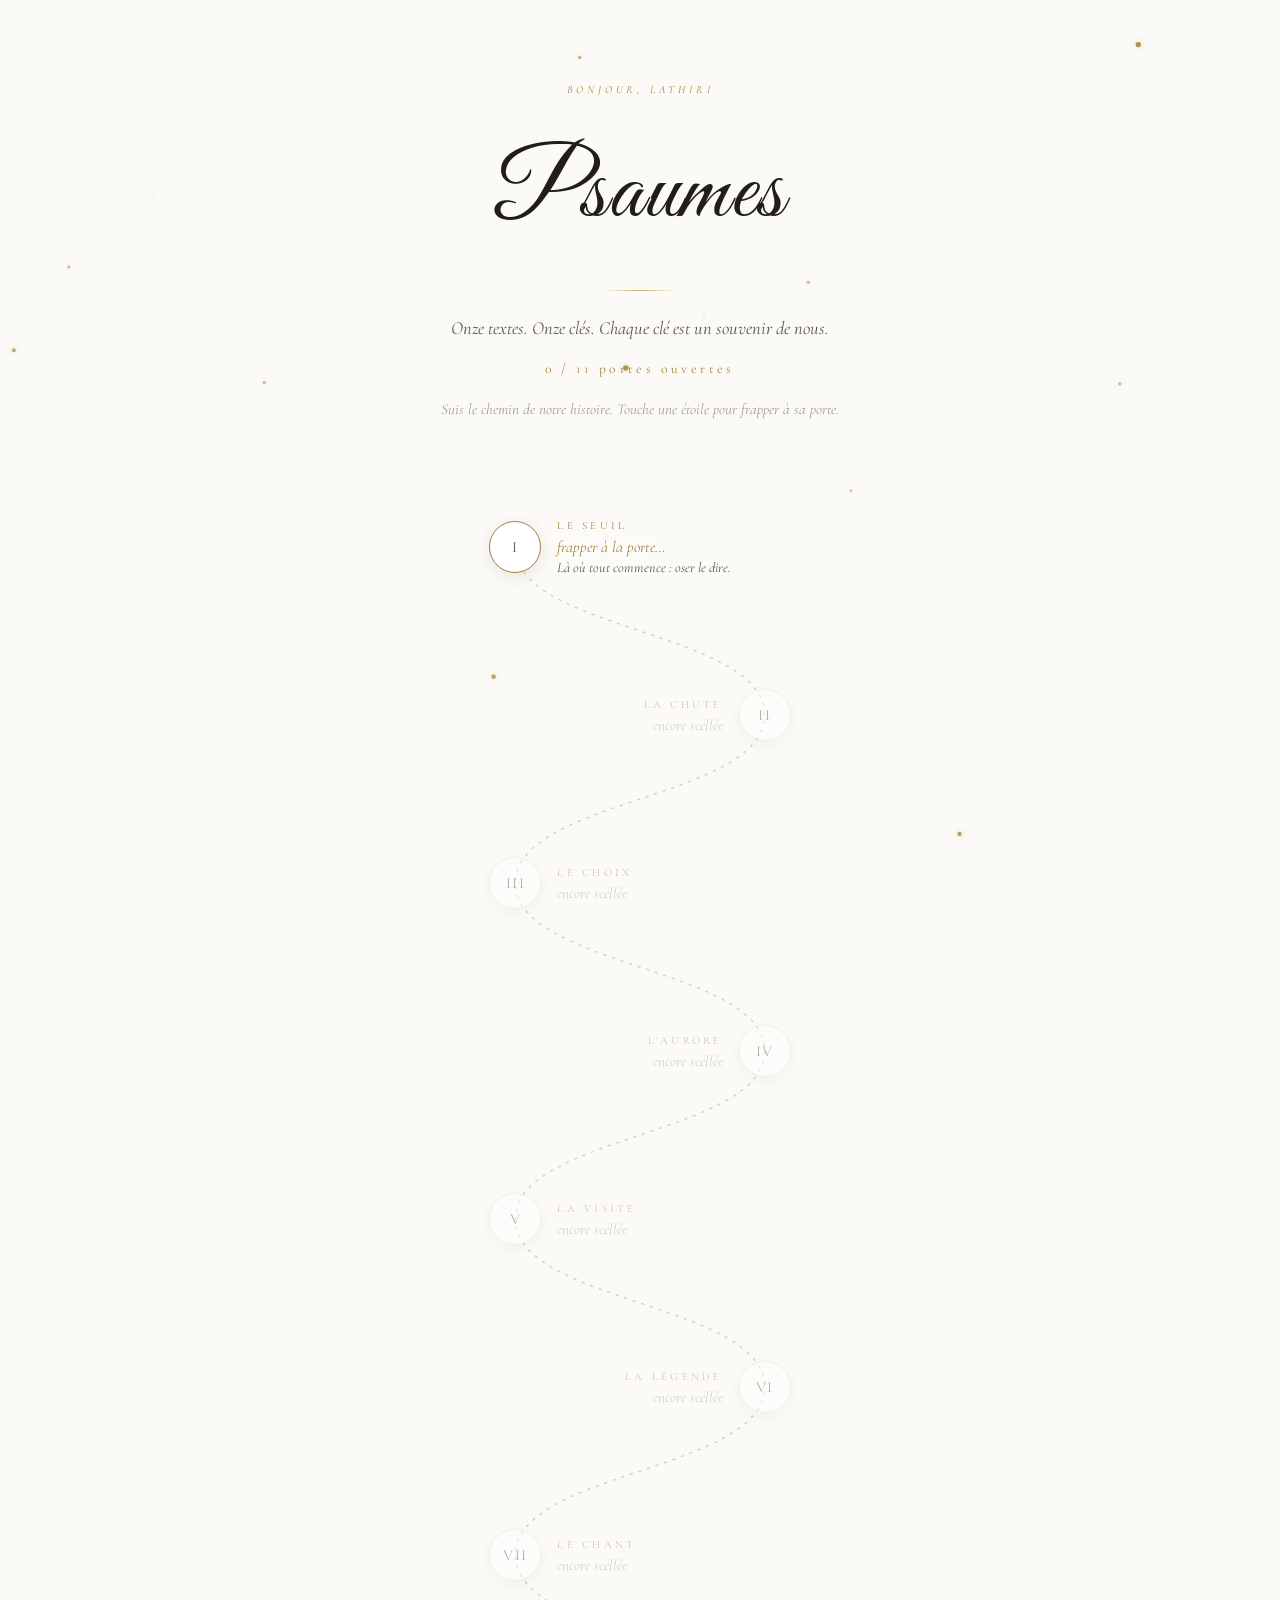
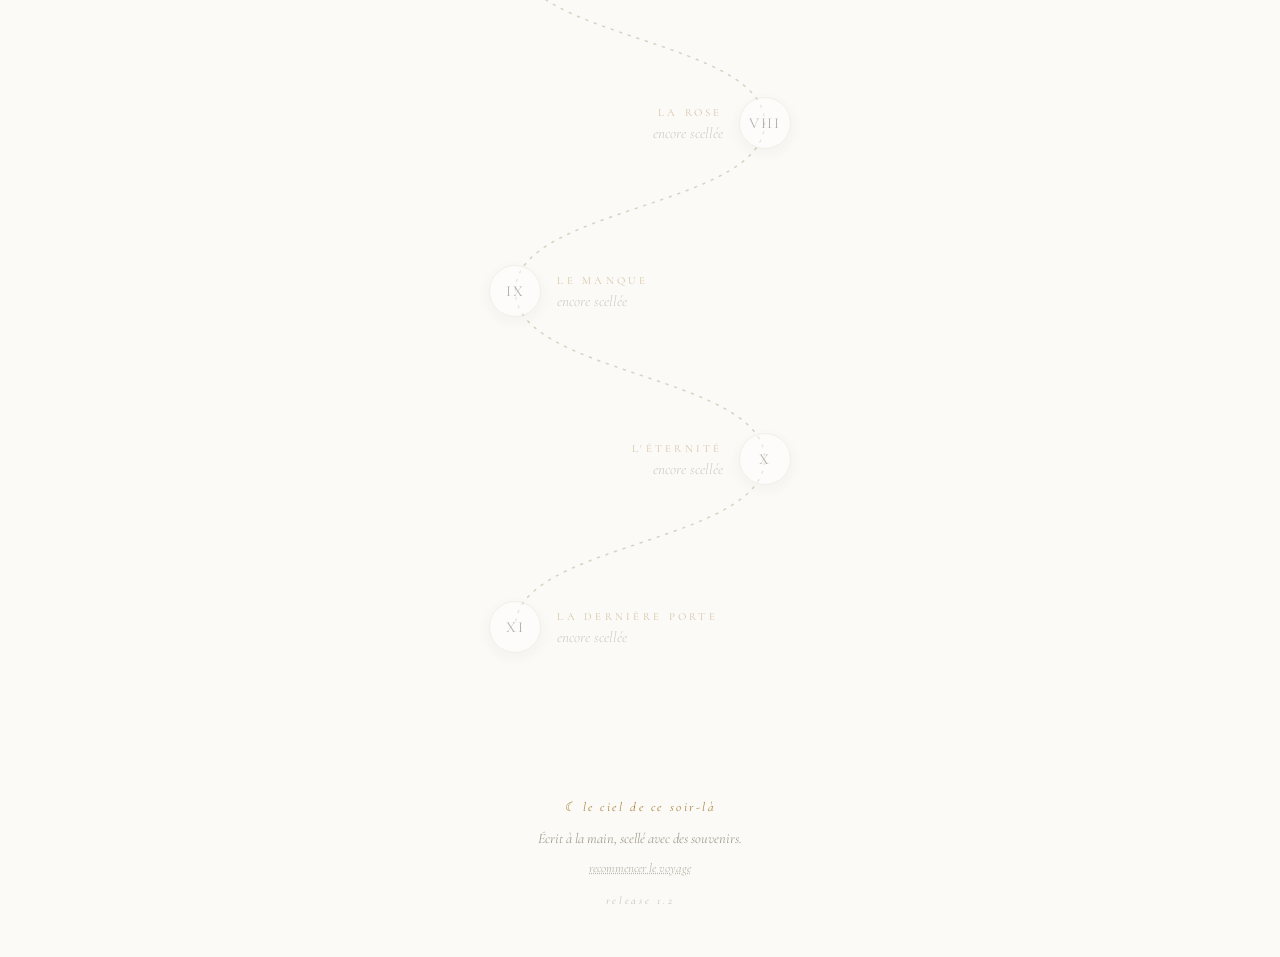
==== commit 42dbce59: "Release 1.2 : design blanc épuré minimaliste Refonte complète de la palette : papier ivoire, encre s" ====
--- a/docs/index.html
+++ b/docs/index.html
@@ -5,14 +5,14 @@
   <meta name="viewport" content="width=device-width, initial-scale=1.0">
   <meta name="robots" content="noindex, nofollow">
   <title>Psaumes</title>
-  <meta name="theme-color" content="#272b52">
+  <meta name="theme-color" content="#fbfaf7">
   <link rel="icon" href="assets/icon.svg" type="image/svg+xml">
   <link rel="apple-touch-icon" href="assets/apple-touch-icon.png">
   <link rel="manifest" href="manifest.webmanifest">
   <link rel="preconnect" href="https://fonts.googleapis.com">
   <link rel="preconnect" href="https://fonts.gstatic.com" crossorigin>
   <link href="https://fonts.googleapis.com/css2?family=Cormorant+Garamond:ital,wght@0,400;0,500;0,600;1,400;1,500&family=Great+Vibes&display=swap" rel="stylesheet">
-  <link rel="stylesheet" href="assets/style.css?v=r2">
+  <link rel="stylesheet" href="assets/style.css?v=r3">
 </head>
 <body>
   <div class="stars" aria-hidden="true"></div>
@@ -32,10 +32,10 @@
   <footer class="footer">
     <p>Écrit à la main, scellé avec des souvenirs.</p>
     <button id="reset" class="reset-link" type="button" title="Tout verrouiller à nouveau">recommencer le voyage</button>
-    <p class="version">release 1.1</p>
+    <p class="version">release 1.2</p>
   </footer>
 
-  <script src="assets/data.js?v=r2"></script>
-  <script src="assets/app.js?v=r2"></script>
+  <script src="assets/data.js?v=r3"></script>
+  <script src="assets/app.js?v=r3"></script>
 </body>
 </html>
--- a/docs/assets/style.css
+++ b/docs/assets/style.css
@@ -1,21 +1,21 @@
 /* ============================================================
    PSAUMES — feuille de style
-   Une nuit étoilée, de l'encre et de l'or.
+   Blanc épuré, encre sombre, touches d'or. Comme un faire-part.
    ============================================================ */
 
 :root {
-  --night-1: #272b52;
-  --night-2: #343a6b;
-  --night-3: #444b88;
-  --ink: #f6f1e4;
-  --ink-soft: #d6cfba;
-  --ink-faint: #a49d8a;
-  --gold: #eac783;
-  --gold-soft: #c8a660;
-  --rose: #e8adb8;
-  --error: #eda0a0;
-  --card: rgba(255, 255, 255, 0.06);
-  --card-border: rgba(234, 199, 133, 0.3);
+  --paper: #fbfaf7;
+  --paper-2: #f4f1ea;
+  --ink: #211e19;
+  --ink-soft: #5c564b;
+  --ink-faint: #a39c8d;
+  --gold: #a8813a;
+  --gold-bright: #cfa95e;
+  --rose: #b4566a;
+  --error: #b3524a;
+  --line: #e7e2d6;
+  --card: #ffffff;
+  --shadow: 0 10px 34px rgba(70, 58, 34, .08);
   --serif: "Cormorant Garamond", Georgia, "Times New Roman", serif;
   --script: "Great Vibes", "Segoe Script", cursive;
 }
@@ -26,39 +26,36 @@
 
 body {
   font-family: var(--serif);
-  font-size: 1.05rem;
-  background:
-    radial-gradient(ellipse at 50% 115%, rgba(232, 173, 184, .28) 0%, rgba(232, 173, 184, 0) 55%),
-    radial-gradient(ellipse at 50% -20%, var(--night-3) 0%, var(--night-2) 48%, var(--night-1) 100%);
-  background-attachment: fixed, fixed;
+  font-size: 1.06rem;
+  background: var(--paper);
   color: var(--ink);
   min-height: 100vh;
   line-height: 1.6;
   overflow-x: hidden;
 }
 
-/* ---------- ciel étoilé ---------- */
+/* ---------- poussière d'or (décor discret) ---------- */
 .stars {
   position: fixed;
   inset: 0;
   pointer-events: none;
   z-index: 0;
   background-image:
-    radial-gradient(1px 1px at 12% 22%, rgba(255,255,255,.7) 50%, transparent 50%),
-    radial-gradient(1px 1px at 78% 12%, rgba(255,255,255,.5) 50%, transparent 50%),
-    radial-gradient(1.5px 1.5px at 55% 35%, rgba(255,240,200,.6) 50%, transparent 50%),
-    radial-gradient(1px 1px at 30% 60%, rgba(255,255,255,.4) 50%, transparent 50%),
-    radial-gradient(1px 1px at 90% 48%, rgba(255,255,255,.5) 50%, transparent 50%),
-    radial-gradient(1.5px 1.5px at 8% 82%, rgba(255,240,200,.45) 50%, transparent 50%),
-    radial-gradient(1px 1px at 65% 78%, rgba(255,255,255,.4) 50%, transparent 50%),
-    radial-gradient(1px 1px at 42% 92%, rgba(255,255,255,.35) 50%, transparent 50%),
-    radial-gradient(1.2px 1.2px at 85% 88%, rgba(255,240,200,.5) 50%, transparent 50%),
-    radial-gradient(1px 1px at 22% 40%, rgba(255,255,255,.3) 50%, transparent 50%);
-  animation: twinkle 7s ease-in-out infinite alternate;
+    radial-gradient(1.5px 1.5px at 12% 22%, rgba(168, 129, 58, .5) 50%, transparent 50%),
+    radial-gradient(1px 1px at 78% 12%, rgba(168, 129, 58, .35) 50%, transparent 50%),
+    radial-gradient(1.5px 1.5px at 55% 35%, rgba(168, 129, 58, .4) 50%, transparent 50%),
+    radial-gradient(1px 1px at 30% 60%, rgba(168, 129, 58, .3) 50%, transparent 50%),
+    radial-gradient(1px 1px at 90% 48%, rgba(168, 129, 58, .35) 50%, transparent 50%),
+    radial-gradient(1.5px 1.5px at 8% 82%, rgba(168, 129, 58, .3) 50%, transparent 50%),
+    radial-gradient(1px 1px at 65% 78%, rgba(168, 129, 58, .28) 50%, transparent 50%),
+    radial-gradient(1px 1px at 42% 92%, rgba(168, 129, 58, .25) 50%, transparent 50%),
+    radial-gradient(1.2px 1.2px at 85% 88%, rgba(168, 129, 58, .32) 50%, transparent 50%),
+    radial-gradient(1px 1px at 22% 40%, rgba(168, 129, 58, .22) 50%, transparent 50%);
+  animation: twinkle 8s ease-in-out infinite alternate;
 }
 
 @keyframes twinkle {
-  from { opacity: .55; }
+  from { opacity: .5; }
   to   { opacity: 1; }
 }
 
@@ -75,7 +72,7 @@
   letter-spacing: .35em;
   text-transform: uppercase;
   font-size: .68rem;
-  color: var(--gold-soft);
+  color: var(--gold);
   margin-bottom: 1.2rem;
 }
 
@@ -84,8 +81,7 @@
   font-size: clamp(3.6rem, 11vw, 6rem);
   font-weight: 400;
   letter-spacing: .02em;
-  color: var(--gold);
-  text-shadow: 0 0 44px rgba(234, 199, 131, .45);
+  color: var(--ink);
 }
 
 .hero h1::after {
@@ -93,14 +89,14 @@
   display: block;
   width: 72px;
   height: 1px;
-  margin: 1.4rem auto 0;
-  background: linear-gradient(90deg, transparent, var(--gold), transparent);
+  margin: 1.2rem auto 0;
+  background: linear-gradient(90deg, transparent, var(--gold-bright), transparent);
 }
 
 .hero-dedication {
   margin-top: 1.4rem;
   font-style: italic;
-  font-size: 1.1rem;
+  font-size: 1.15rem;
   color: var(--ink-soft);
   max-width: 34rem;
   margin-inline: auto;
@@ -110,10 +106,17 @@
   margin-top: .9rem;
   font-size: .85rem;
   letter-spacing: .25em;
-  color: var(--gold-soft);
-}
-
-/* ---------- chapitres ---------- */
+  color: var(--gold);
+}
+
+.hero-help {
+  margin-top: 1.1rem;
+  font-style: italic;
+  font-size: .95rem;
+  color: var(--ink-faint);
+}
+
+/* ---------- chapitres (cartes génériques) ---------- */
 main {
   position: relative;
   z-index: 1;
@@ -125,22 +128,17 @@
 .chapter {
   position: relative;
   background: var(--card);
-  border: 1px solid var(--card-border);
-  border-radius: 14px;
+  border: 1px solid var(--line);
+  border-radius: 16px;
   margin-bottom: 1.4rem;
   padding: 1.6rem 1.7rem;
-  backdrop-filter: blur(6px);
+  box-shadow: var(--shadow);
   transition: border-color .4s, box-shadow .4s, opacity .4s;
 }
 
-.chapter.is-open {
-  border-color: rgba(212, 175, 106, .45);
-  box-shadow: 0 0 60px rgba(212, 175, 106, .07);
-}
-
-.chapter.is-far {
-  opacity: .45;
-}
+.chapter.is-open { border-color: rgba(168, 129, 58, .4); }
+
+.chapter.is-far { opacity: .5; }
 
 .chapter-head {
   display: flex;
@@ -151,7 +149,7 @@
 .chapter-num {
   font-size: .8rem;
   letter-spacing: .2em;
-  color: var(--gold-soft);
+  color: var(--gold);
   white-space: nowrap;
 }
 
@@ -173,18 +171,19 @@
 .seal {
   margin-left: auto;
   font-size: 1.1rem;
-  filter: grayscale(.3);
 }
 
 /* ---------- devinette ---------- */
 .riddle {
   margin-top: 1.3rem;
   padding-top: 1.3rem;
-  border-top: 1px dashed rgba(212, 175, 106, .25);
-}
+  border-top: 1px dashed var(--line);
+}
+
+.poem-page .riddle { margin-top: 0; padding-top: 0; border-top: none; }
 
 .riddle-q {
-  font-size: 1.15rem;
+  font-size: 1.2rem;
   font-style: italic;
   color: var(--ink);
   margin-bottom: 1.1rem;
@@ -202,16 +201,14 @@
   font-size: 1.1rem;
   padding: .65rem 1.1rem;
   color: var(--ink);
-  background: rgba(255, 255, 255, .09);
-  border: 1px solid rgba(234, 199, 131, .4);
+  background: var(--paper);
+  border: 1px solid var(--line);
   border-radius: 999px;
   outline: none;
-  transition: border-color .3s, background .3s;
-}
-
-.riddle-input:focus { background: rgba(255, 255, 255, .13); }
-
-.riddle-input:focus { border-color: var(--gold); }
+  transition: border-color .3s, box-shadow .3s;
+}
+
+.riddle-input:focus { border-color: var(--gold-bright); box-shadow: 0 0 0 3px rgba(207, 169, 94, .18); }
 .riddle-input::placeholder { color: var(--ink-faint); font-style: italic; }
 
 .riddle-submit {
@@ -220,16 +217,15 @@
   font-weight: 600;
   letter-spacing: .12em;
   padding: .65rem 1.6rem;
-  color: #2b2545;
-  background: linear-gradient(135deg, var(--gold), var(--gold-soft));
+  color: #fff;
+  background: var(--ink);
   border: none;
   border-radius: 999px;
   cursor: pointer;
-  box-shadow: 0 2px 14px rgba(234, 199, 131, .3);
-  transition: transform .15s, box-shadow .3s;
-}
-
-.riddle-submit:hover { box-shadow: 0 0 24px rgba(212, 175, 106, .35); transform: translateY(-1px); }
+  transition: transform .15s, background .3s, box-shadow .3s;
+}
+
+.riddle-submit:hover { background: #3a352c; box-shadow: 0 4px 18px rgba(70, 58, 34, .2); transform: translateY(-1px); }
 .riddle-submit:disabled { opacity: .5; cursor: wait; transform: none; }
 
 .riddle-feedback {
@@ -248,7 +244,7 @@
   font-family: var(--serif);
   font-style: italic;
   font-size: .9rem;
-  color: var(--gold-soft);
+  color: var(--gold);
   cursor: pointer;
   text-decoration: underline dotted;
   padding: 0;
@@ -275,10 +271,10 @@
 .poem {
   margin-top: 1.4rem;
   padding-top: 1.4rem;
-  border-top: 1px solid rgba(212, 175, 106, .25);
+  border-top: 1px solid var(--line);
   white-space: pre-wrap;
-  font-size: 1.16rem;
-  line-height: 1.85;
+  font-size: 1.2rem;
+  line-height: 1.9;
   color: var(--ink);
   animation: reveal 1.4s ease both;
 }
@@ -291,8 +287,8 @@
 .poem-toggle {
   margin-top: 1rem;
   background: none;
-  border: 1px solid rgba(212, 175, 106, .3);
-  border-radius: 8px;
+  border: 1px solid var(--line);
+  border-radius: 999px;
   font-family: var(--serif);
   font-style: italic;
   font-size: .95rem;
@@ -302,12 +298,12 @@
   transition: border-color .3s;
 }
 
-.poem-toggle:hover { border-color: var(--gold); }
+.poem-toggle:hover { border-color: var(--gold-bright); }
 
 .locked-note {
   margin-top: .9rem;
   font-style: italic;
-  font-size: .92rem;
+  font-size: .95rem;
   color: var(--ink-faint);
 }
 
@@ -325,13 +321,6 @@
 }
 
 /* ---------- la carte du voyage ---------- */
-.hero-help {
-  margin-top: 1.1rem;
-  font-style: italic;
-  font-size: .95rem;
-  color: var(--ink-faint);
-}
-
 .map-wrap {
   position: relative;
   z-index: 1;
@@ -340,9 +329,7 @@
   padding: 1rem 1rem 3rem;
 }
 
-#map {
-  position: relative;
-}
+#map { position: relative; }
 
 .map-svg {
   position: absolute;
@@ -354,7 +341,7 @@
 
 .map-path-faint {
   fill: none;
-  stroke: rgba(212, 175, 106, .22);
+  stroke: #d8d2c2;
   stroke-width: 1.5;
   stroke-dasharray: 2 7;
   stroke-linecap: round;
@@ -362,10 +349,9 @@
 
 .map-path-lit {
   fill: none;
-  stroke: var(--gold);
-  stroke-width: 1.5;
+  stroke: var(--gold-bright);
+  stroke-width: 1.8;
   stroke-linecap: round;
-  filter: drop-shadow(0 0 6px rgba(212, 175, 106, .55));
 }
 
 /* le nœud est un ancrage de la taille du cercle, posé exactement sur le chemin ;
@@ -393,27 +379,26 @@
   width: 100%;
   height: 100%;
   border-radius: 50%;
-  display: flex;
   align-items: center;
   justify-content: center;
-  background: radial-gradient(circle at 35% 30%, var(--night-3), var(--night-1));
-  border: 1px solid rgba(212, 175, 106, .35);
-  box-shadow: 0 0 0 6px rgba(212, 175, 106, .05);
-  transition: box-shadow .4s, border-color .4s;
+  background: var(--card);
+  border: 1px solid var(--line);
+  box-shadow: 0 4px 16px rgba(70, 58, 34, .1);
+  transition: box-shadow .4s, border-color .4s, background .4s;
 }
 
 .map-marker-num {
   font-size: .95rem;
   letter-spacing: .1em;
-  color: var(--gold-soft);
+  color: var(--ink-soft);
 }
 
 .map-node.is-open .map-marker {
+  background: linear-gradient(135deg, var(--gold-bright), var(--gold));
   border-color: var(--gold);
-  box-shadow: 0 0 22px rgba(212, 175, 106, .45), 0 0 0 6px rgba(212, 175, 106, .08);
-}
-
-.map-node.is-open .map-marker-num { color: var(--gold); }
+}
+
+.map-node.is-open .map-marker-num { color: #fff; }
 
 .map-node.is-current .map-marker {
   border-color: var(--gold);
@@ -421,14 +406,22 @@
 }
 
 @keyframes knock {
-  0%, 100% { box-shadow: 0 0 8px rgba(212, 175, 106, .25), 0 0 0 4px rgba(212, 175, 106, .06); }
-  50%      { box-shadow: 0 0 26px rgba(212, 175, 106, .6), 0 0 0 10px rgba(212, 175, 106, .1); }
-}
-
-.map-node.is-far { opacity: .38; }
+  0%, 100% { box-shadow: 0 4px 14px rgba(168, 129, 58, .15), 0 0 0 0 rgba(207, 169, 94, .35); }
+  50%      { box-shadow: 0 4px 18px rgba(168, 129, 58, .25), 0 0 0 12px rgba(207, 169, 94, 0); }
+}
+
+.map-node.is-far { opacity: .45; }
 
 a.map-node:hover .map-marker {
-  box-shadow: 0 0 30px rgba(212, 175, 106, .65), 0 0 0 10px rgba(212, 175, 106, .12);
+  box-shadow: 0 6px 22px rgba(168, 129, 58, .3);
+}
+
+/* halo papier derrière les textes pour rester lisible quand le chemin passe dessous */
+.map-label > span {
+  text-shadow:
+    0 0 6px var(--paper), 0 0 6px var(--paper),
+    0 0 12px var(--paper), 0 0 12px var(--paper),
+    0 0 20px var(--paper);
 }
 
 .map-label {
@@ -439,23 +432,15 @@
   max-width: min(15rem, 38vw);
 }
 
-/* halo sombre derrière les textes pour rester lisible quand le chemin passe dessous */
-.map-label > span {
-  text-shadow:
-    0 0 6px var(--night-1), 0 0 6px var(--night-1),
-    0 0 12px var(--night-1), 0 0 12px var(--night-1),
-    0 0 20px var(--night-1);
-}
-
 .map-stage {
   font-size: .68rem;
   letter-spacing: .3em;
   text-transform: uppercase;
-  color: var(--gold-soft);
+  color: var(--gold);
 }
 
 .map-title {
-  font-size: 1.15rem;
+  font-size: 1.18rem;
   font-style: italic;
   color: var(--ink);
   line-height: 1.25;
@@ -472,7 +457,7 @@
 }
 
 .map-note {
-  font-size: .85rem;
+  font-size: .88rem;
   font-style: italic;
   color: var(--ink-soft);
   line-height: 1.35;
@@ -488,7 +473,10 @@
 }
 
 .poem-page-title {
+  font-family: var(--script);
   font-size: clamp(2.6rem, 9vw, 4.2rem) !important;
+  font-weight: 400 !important;
+  letter-spacing: .02em !important;
 }
 
 .poem-page-title.is-sealed-title {
@@ -496,8 +484,7 @@
   font-size: clamp(1.6rem, 5vw, 2.4rem) !important;
   font-style: italic;
   color: var(--ink-soft);
-  text-shadow: none;
-  letter-spacing: .12em;
+  letter-spacing: .12em !important;
 }
 
 .poem-page {
@@ -511,7 +498,20 @@
 .poem-page .poem {
   border-top: none;
   margin-top: 0;
-  padding-top: 0;
+  padding: 2rem 1.8rem;
+  border: 1px solid var(--line);
+  border-radius: 16px;
+  background-color: var(--card);
+  box-shadow: var(--shadow);
+  background-image: url("data:image/svg+xml,%3Csvg xmlns='http://www.w3.org/2000/svg' width='140' height='140'%3E%3Cfilter id='n'%3E%3CfeTurbulence type='fractalNoise' baseFrequency='0.85' numOctaves='2'/%3E%3CfeColorMatrix values='0 0 0 0 0.55 0 0 0 0 0.45 0 0 0 0 0.25 0 0 0 0.025 0'/%3E%3C/filter%3E%3Crect width='100%25' height='100%25' filter='url(%23n)'/%3E%3C/svg%3E");
+}
+
+.poem-page .poem::first-letter,
+.poem-page .poem-line:not(.is-blank):first-child::first-letter {
+  color: var(--gold);
+  font-size: 1.9em;
+  line-height: 1;
+  font-style: italic;
 }
 
 .poem-bottomnav {
@@ -519,28 +519,28 @@
   z-index: 1;
   max-width: 42rem;
   margin: 0 auto;
-  padding: 1rem 1.25rem 0;
+  padding: 1.2rem 1.25rem 0;
   display: flex;
   justify-content: space-between;
   align-items: center;
   gap: 1rem;
-  border-top: 1px dashed rgba(212, 175, 106, .25);
+  border-top: 1px dashed var(--line);
 }
 
 .nav-link {
   font-style: italic;
-  font-size: .98rem;
-  color: var(--gold-soft);
+  font-size: 1rem;
+  color: var(--gold);
   text-decoration: none;
   transition: color .3s;
 }
 
-.nav-link:hover { color: var(--gold); }
+.nav-link:hover { color: var(--ink); }
 .nav-link.is-center { letter-spacing: .2em; }
 
 .is-center { text-align: center; }
 
-/* ---------- le vrai ciel (canvas) ---------- */
+/* ---------- le vrai ciel (canvas — carte d'astronome à l'encre d'or) ---------- */
 .sky-canvas {
   position: fixed;
   inset: 0;
@@ -551,12 +551,12 @@
   animation: twinkle 9s ease-in-out infinite alternate;
 }
 
-.stars.is-dimmed { opacity: .35; }
+.stars.is-dimmed { opacity: .4; }
 
 .sky-caption {
   font-size: .8rem;
   letter-spacing: .2em;
-  color: var(--gold-soft);
+  color: var(--gold);
   margin-bottom: .6rem;
 }
 
@@ -568,8 +568,8 @@
 }
 
 .veil-word {
-  font-style: italic;
-  font-size: 1.5rem;
+  font-family: var(--script);
+  font-size: 2.2rem;
   color: var(--ink);
 }
 
@@ -578,7 +578,6 @@
   font-size: clamp(1.6rem, 6vw, 2.6rem);
   letter-spacing: .12em;
   color: var(--gold);
-  text-shadow: 0 0 30px rgba(212, 175, 106, .3);
   font-variant-numeric: tabular-nums;
 }
 
@@ -604,7 +603,7 @@
 
 .ceremony-seal {
   font-size: 3.4rem;
-  filter: drop-shadow(0 0 18px rgba(212, 175, 106, .45));
+  filter: drop-shadow(0 4px 14px rgba(168, 129, 58, .35));
   animation: seal-tremble .9s ease-in-out;
 }
 
@@ -635,8 +634,8 @@
   width: 5px;
   height: 5px;
   border-radius: 50%;
-  background: var(--gold);
-  box-shadow: 0 0 8px rgba(212, 175, 106, .9);
+  background: var(--gold-bright);
+  box-shadow: 0 0 8px rgba(168, 129, 58, .8);
   opacity: 0;
 }
 
@@ -676,35 +675,18 @@
   display: block;
   margin: 1.6rem auto 0;
   background: none;
-  border: 1px solid rgba(212, 175, 106, .3);
-  border-radius: 8px;
+  border: 1px solid var(--line);
+  border-radius: 999px;
   font-family: var(--serif);
   font-style: italic;
   font-size: .92rem;
-  color: var(--gold-soft);
+  color: var(--gold);
   cursor: pointer;
-  padding: .4rem 1rem;
+  padding: .4rem 1.1rem;
   transition: border-color .3s, color .3s;
 }
 
-.poem-skip:hover { border-color: var(--gold); color: var(--gold); }
-
-/* ---------- texture papier & lettrine ---------- */
-.poem-page .poem {
-  padding: 1.9rem 1.7rem;
-  border: 1px solid rgba(234, 199, 131, .22);
-  border-radius: 16px;
-  background-color: rgba(255, 255, 255, .05);
-  background-image: url("data:image/svg+xml,%3Csvg xmlns='http://www.w3.org/2000/svg' width='140' height='140'%3E%3Cfilter id='n'%3E%3CfeTurbulence type='fractalNoise' baseFrequency='0.85' numOctaves='2'/%3E%3CfeColorMatrix values='0 0 0 0 1 0 0 0 0 0.95 0 0 0 0 0.8 0 0 0 0.035 0'/%3E%3C/filter%3E%3Crect width='100%25' height='100%25' filter='url(%23n)'/%3E%3C/svg%3E");
-}
-
-.poem-page .poem::first-letter,
-.poem-page .poem-line:not(.is-blank):first-child::first-letter {
-  color: var(--gold);
-  font-size: 1.9em;
-  line-height: 1;
-  font-style: italic;
-}
+.poem-skip:hover { border-color: var(--gold-bright); color: var(--ink); }
 
 /* ---------- constellation finale ---------- */
 .constellation {
@@ -723,10 +705,9 @@
 
 .const-path {
   fill: none;
-  stroke: rgba(212, 175, 106, .75);
+  stroke: var(--gold-bright);
   stroke-width: 1.2;
   stroke-linejoin: round;
-  filter: drop-shadow(0 0 6px rgba(212, 175, 106, .5));
   stroke-dasharray: 900;
   stroke-dashoffset: 900;
   animation: const-draw 5.5s ease-out .6s forwards;
@@ -737,13 +718,12 @@
 }
 
 .const-star {
-  fill: #f5ecd2;
-  filter: drop-shadow(0 0 5px rgba(245, 236, 210, .9));
+  fill: var(--gold);
   animation: const-twinkle 2.6s ease-in-out infinite alternate;
 }
 
 @keyframes const-twinkle {
-  from { opacity: .55; }
+  from { opacity: .5; }
   to   { opacity: 1; }
 }
 
@@ -752,8 +732,7 @@
   font-family: var(--script);
   font-size: clamp(2.6rem, 9vw, 3.8rem);
   letter-spacing: .02em;
-  color: var(--gold);
-  text-shadow: 0 0 34px rgba(234, 199, 131, .5);
+  color: var(--ink);
   animation: reveal 2s ease 4.5s both;
 }
 
@@ -785,33 +764,32 @@
   font-size: .8rem;
   cursor: pointer;
   text-decoration: underline dotted;
-  opacity: .6;
-}
-
-.reset-link:hover { opacity: 1; }
+  opacity: .7;
+}
+
+.reset-link:hover { opacity: 1; color: var(--ink-soft); }
 
 .version {
   margin-top: .8rem;
   font-size: .68rem;
   letter-spacing: .25em;
   color: var(--ink-faint);
-  opacity: .5;
+  opacity: .6;
 }
 
 @media (max-width: 480px) {
   .chapter { padding: 1.2rem 1.1rem; }
   .chapter-head { flex-wrap: wrap; gap: .4rem .8rem; }
-  .poem { font-size: 1.08rem; }
+  .poem { font-size: 1.1rem; }
 
   .map-node { width: 42px; height: 42px; }
   .map-node.on-left .map-label { left: calc(100% + .65rem); }
   .map-node.on-right .map-label { right: calc(100% + .65rem); }
-  .map-marker-num { font-size: .82rem; }
   .map-label { max-width: 46vw; }
   .map-stage { letter-spacing: .16em; font-size: .64rem; }
   .map-title { font-size: 1rem; }
   .map-title.is-cta { font-size: .92rem; }
-  .map-note { font-size: .8rem; }
+  .map-note { font-size: .82rem; }
 }
 
 @media (prefers-reduced-motion: reduce) {
